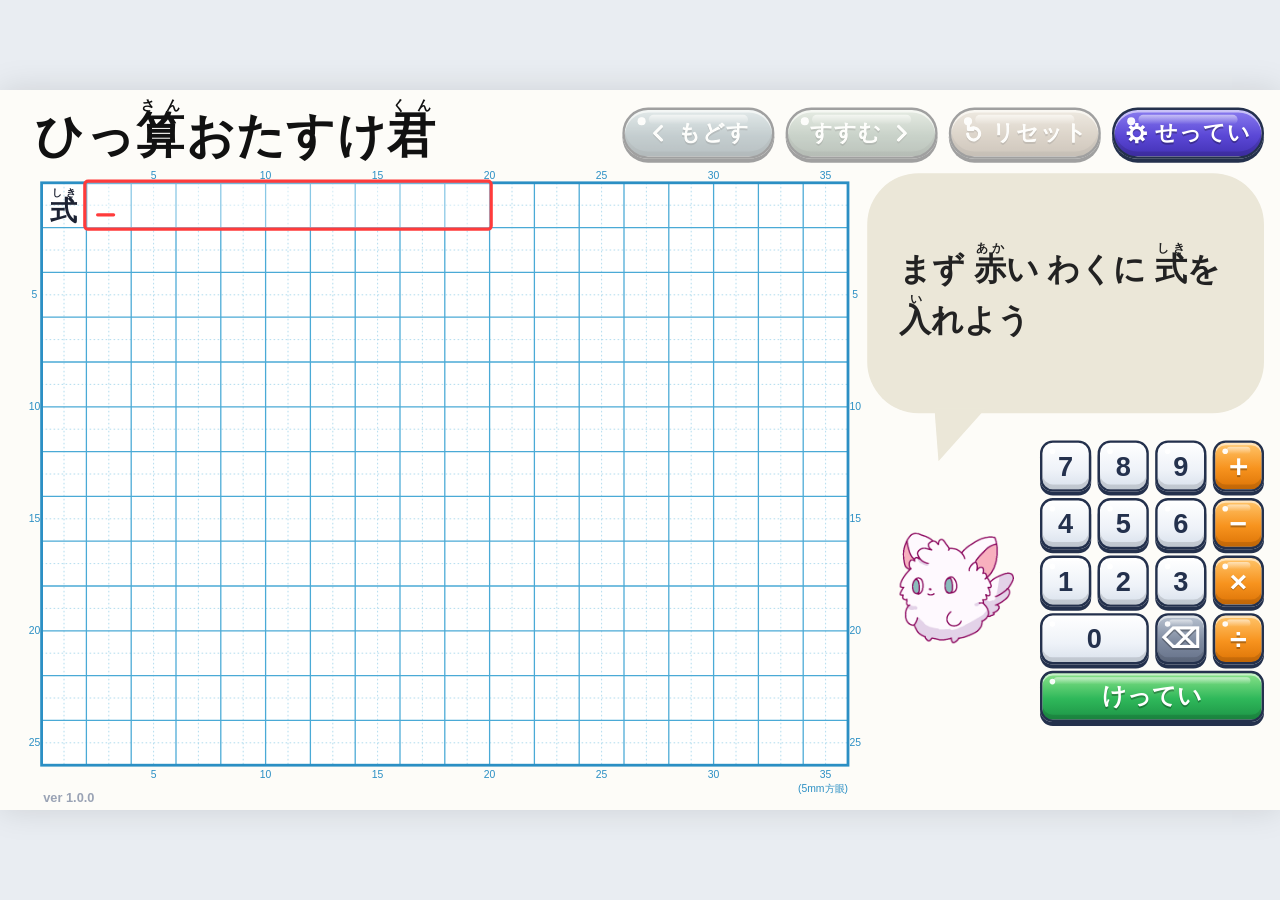
==== index.html @ d6c844ed "素材を追加・九九の表はアシストボタンで出す・GitHub版とCanva版のビルド Co-Authored-By: Claude Opus 5.5 <noreply@anthropic.com> Cla" ====
<!doctype html>
<html lang="ja">
<head>
<meta charset="utf-8">
<meta name="viewport" content="width=device-width,initial-scale=1">
<title>ひっ算おたすけ君</title>
<style>
:root{
  --f:"UD デジタル 教科書体 NK-R","UD デジタル 教科書体 N-R","UD Digi Kyokasho NK-R","UD Digi Kyokasho N-R","BIZ UDPGothic","Meiryo",sans-serif;
  --fb:"UD デジタル 教科書体 NK-B","UD デジタル 教科書体 N-B","UD Digi Kyokasho NK-B","UD Digi Kyokasho N-B","BIZ UDPGothic","Meiryo",sans-serif;
  --ink:#1c2233; --kid:#183a8c; --carry:#e8590c; --borrow:#1971c2;
  --grid:#3aa0d0; --gridL:#8ccbe8; --navy:#24314d; --cell:56px;
}
*{box-sizing:border-box;margin:0;padding:0}
html,body{width:100%;height:100%;overflow:hidden;background:#e9edf2;touch-action:manipulation;overscroll-behavior:none}
body{font-family:var(--f);color:var(--ink);user-select:none;-webkit-user-select:none}
button{font-family:var(--fb);cursor:pointer}
ruby rt{font-size:.36em;letter-spacing:0;font-weight:700}
#stage{position:absolute;left:50%;top:50%;width:1600px;height:900px;transform-origin:center;overflow:hidden;
  background:#fdfcf8;box-shadow:0 0 40px rgba(0,0,0,.12)}

/* ---- ヘッダー ---- */
#top{position:absolute;left:0;right:0;top:0;height:100px}
.ttl{position:absolute;left:44px;top:10px;font:700 60px/1.3 var(--fb);letter-spacing:2px;color:#111}
.ttl rt{font-size:.3em}
.hbtns{position:absolute;right:20px;top:22px;display:flex;gap:14px}
.hbtns .gb{width:190px}

/* ---- つやつやボタン（まなびバトル風） ---- */
.gb{position:relative;height:64px;border-radius:32px;border:3px solid var(--navy);color:#fff;font-size:28px;font-weight:700;
  display:flex;align-items:center;justify-content:center;gap:8px;letter-spacing:1px;
  text-shadow:0 2px 0 rgba(0,0,0,.28);box-shadow:0 5px 0 var(--navy),inset 0 3px 0 rgba(255,255,255,.55),inset 0 -6px 0 rgba(0,0,0,.12);
  transition:transform .07s,box-shadow .07s,filter .1s}
.gb::before{content:"";position:absolute;left:16px;top:9px;width:10px;height:10px;border-radius:50%;background:#fff;opacity:.95}
.gb::after{content:"";position:absolute;left:30px;right:30px;top:6px;height:12px;border-radius:8px;background:linear-gradient(rgba(255,255,255,.55),rgba(255,255,255,0))}
.gb:hover:not(:disabled){filter:brightness(1.08)}
.gb:active:not(:disabled){transform:translateY(4px);box-shadow:0 1px 0 var(--navy),inset 0 3px 0 rgba(255,255,255,.5)}
.gb:disabled{filter:grayscale(.85) brightness(1.05);opacity:.45;cursor:default}
.gb svg{width:30px;height:30px;fill:none;stroke:#fff;stroke-width:4;stroke-linecap:round;stroke-linejoin:round;filter:drop-shadow(0 2px 0 rgba(0,0,0,.25));flex:none}
.gb svg.gear circle{stroke-width:4}
.gb svg.gear path{stroke-width:4.5;stroke-linecap:butt}
.nb{white-space:nowrap}
.g-cyan{background:linear-gradient(180deg,#6fdcf7,#1aa6dc 55%,#0b86c0)}
.g-green{background:linear-gradient(180deg,#8be38a,#2fb85a 55%,#1d9446)}
.g-orange{background:linear-gradient(180deg,#ffc56b,#f7931e 55%,#dd7406)}
.g-navy{background:linear-gradient(180deg,#8a7cf0,#5b48d6 55%,#4331b5)}
.g-pink{background:linear-gradient(180deg,#ff9fc8,#ec5c9b 55%,#cf3f7f)}
.g-gray{background:linear-gradient(180deg,#b9c3d1,#7f8ba0 55%,#66728a)}
.g-pearl{background:linear-gradient(180deg,#ffffff,#eef2f8 60%,#d9e1ec);color:var(--navy);text-shadow:none}
.g-pearl::after{display:none}
.gb.sm{height:52px;font-size:24px;border-radius:26px;box-shadow:0 4px 0 var(--navy),inset 0 3px 0 rgba(255,255,255,.55)}
.gb.sm::before{left:13px;top:7px;width:8px;height:8px}

/* ---- ノート ---- */
#note{position:absolute;left:52px;top:116px;width:1008px;height:728px}
#note>*{position:absolute;left:0;top:0;width:1008px;height:728px}
#grid{overflow:visible}
#hlL,#markL,#boxL,#flyL{pointer-events:none}
#boxL{pointer-events:auto;width:0;height:0}
#shiki{width:56px!important;height:56px!important;display:flex;align-items:center;justify-content:center;font:700 34px var(--fb);padding-top:8px}
#shiki rt{font-size:.38em}
#lineL,#fxL{overflow:visible;pointer-events:none}

.mk{position:absolute;width:56px;height:56px;display:flex;align-items:center;justify-content:center;font-size:44px;line-height:1;color:var(--ink)}
.mk.f{font-size:38px}
.mk.u{color:var(--kid)}
.mk.o{font-size:42px}
.mk.s{width:28px;height:28px;font-size:23px;font-weight:700;letter-spacing:-1px}
.mk.cy{color:var(--carry)}
.mk.s.bw{color:var(--borrow)}
.mk.s.sm{font-size:19px;width:26px}
.mk.x::after{content:"";position:absolute;left:14px;right:14px;top:50%;height:3px;border-radius:2px;background:var(--borrow);transform:rotate(-58deg)}
.mk.g{opacity:0}
.mk.g.nw{animation:gone 2s ease forwards}
.mk.nw{animation:pop .5s cubic-bezier(.2,1.7,.45,1) both}
.mk.s.nw{animation:popS .6s cubic-bezier(.2,1.7,.45,1) both}
.mk.late{animation-delay:.55s}
.mk.x.nw::after{animation:slash .4s ease-out both}
@keyframes pop{0%{transform:scale(.2);opacity:0}100%{transform:scale(1);opacity:1}}
@keyframes popS{0%{transform:scale(.2);opacity:0;text-shadow:0 0 0 #fff}50%{transform:scale(1.7);opacity:1}100%{transform:scale(1)}}
@keyframes slash{0%{transform:rotate(-58deg) scaleX(0)}100%{transform:rotate(-58deg) scaleX(1)}}
@keyframes gone{0%{opacity:0;transform:scale(.3)}15%{opacity:1;transform:scale(1)}60%{opacity:1}100%{opacity:0;transform:translateY(-10px)}}

.hl{position:absolute;background:rgba(255,226,0,.55);border-radius:12px 6px 14px 8px;mix-blend-mode:multiply;animation:swipe .4s ease-out both}
.hl.s{background:rgba(255,200,0,.45)}
@keyframes swipe{0%{clip-path:inset(0 0 100% 0)}100%{clip-path:inset(0 0 0 0)}}

.box{position:absolute;border:4px solid #ff3b3b;border-radius:6px;background:rgba(255,255,255,.35);cursor:pointer;
  animation:glow 1.3s ease-in-out infinite}
.box.shake{animation:shake .45s, glow 1.3s ease-in-out .45s infinite}
@keyframes glow{0%,100%{box-shadow:0 0 0 2px rgba(255,59,59,.15),0 0 10px 2px rgba(255,59,59,.35)}50%{box-shadow:0 0 0 2px rgba(255,59,59,.35),0 0 22px 6px rgba(255,59,59,.55)}}
@keyframes shake{0%,100%{transform:translateX(0)}20%{transform:translateX(-9px)}40%{transform:translateX(9px)}60%{transform:translateX(-6px)}80%{transform:translateX(6px)}}
.bd{position:absolute;top:0;width:48px;height:48px;display:flex;align-items:center;justify-content:center;font-size:44px;color:var(--kid)}
.bd.f{font-size:38px;color:var(--ink)}
.caret{position:absolute;top:38px;width:24px;height:4px;background:#ff3b3b;border-radius:2px;animation:blink 1s steps(1) infinite}
@keyframes blink{50%{opacity:0}}
.fly{position:absolute;width:56px;height:56px;display:flex;align-items:center;justify-content:center;font:700 40px var(--f);color:var(--carry);
  transition:transform .55s cubic-bezier(.5,-0.2,.4,1.2),font-size .55s;z-index:5}
.fly.dn{color:var(--kid);font-size:44px}

/* ---- ふきだし ---- */
#bubble{position:absolute;left:1084px;top:104px;width:496px;height:300px;background:#ebe7d8;border-radius:64px}
#bubble::after{content:"";position:absolute;left:84px;bottom:-60px;width:64px;height:66px;background:#ebe7d8;clip-path:polygon(0 0,100% 0,8% 100%)}
#say{position:absolute;left:40px;right:34px;top:30px;bottom:30px;font:700 40px/1.6 var(--fb);color:#222;display:flex;flex-direction:column;justify-content:center;overflow:hidden;word-break:auto-phrase;line-break:strict}
#say.btns{bottom:94px}
#say .ng{color:#e03131}
#say .sub{font-size:.8em;color:#444}
#say .ok{color:#1d8f43}
#say .num{color:#d6336c}
#sayBtns{position:absolute;right:30px;bottom:26px;display:flex;gap:12px}
#sayBtns .gb{width:236px;white-space:nowrap;font-size:23px;letter-spacing:0}

/* ---- キャラ ---- */
#charaW{position:absolute;left:1086px;top:476px;width:220px;height:220px;animation:bob 2.6s ease-in-out infinite}
#chara{width:100%;height:100%;transform:scaleX(-1);display:block}
#charaW.hop{animation:hop .55s ease}
#charaW.shake{animation:nope .5s ease}
#charaW.jump{animation:jump 1.1s ease}
@keyframes bob{0%,100%{transform:translateY(0)}50%{transform:translateY(-8px)}}
@keyframes hop{0%,100%{transform:translateY(0)}40%{transform:translateY(-34px)}}
@keyframes nope{0%,100%{transform:rotate(0)}25%{transform:rotate(-8deg)}75%{transform:rotate(8deg)}}
@keyframes jump{0%,100%{transform:translateY(0) rotate(0)}25%{transform:translateY(-70px) rotate(-10deg)}50%{transform:translateY(0)}70%{transform:translateY(-36px) rotate(8deg)}}

/* ---- テンキー ---- */
#pad{position:absolute;left:1300px;top:438px;width:280px;height:352px;display:grid;grid-template-columns:repeat(4,64px);grid-auto-rows:64px;gap:8px}
#pad .gb{width:auto;height:64px;font-size:34px;border-radius:16px;letter-spacing:0}
#pad .gb::before{left:9px;top:7px;width:7px;height:7px}
#pad .gb::after{left:14px;right:14px;top:5px;height:9px}
#pad .w2{grid-column:span 2}
#pad .w4{grid-column:span 4;font-size:30px}
#pad .gb.op{font-size:38px}
#pad[hidden]{display:none}

#endCard{position:absolute;left:1300px;top:438px;width:280px;height:352px;background:#fff;border:4px solid var(--navy);border-radius:26px;
  box-shadow:0 6px 0 var(--navy);display:flex;flex-direction:column;align-items:stretch;justify-content:center;gap:22px;padding:22px 20px;animation:pop .5s cubic-bezier(.2,1.5,.45,1)}
#endCard[hidden]{display:none}
#endCard .etxt{font:700 30px/1.45 var(--fb);text-align:center}
#endCard .gb{font-size:26px}

/* ---- アシスト ---- */
#assist{position:absolute;left:52px;width:1008px;height:316px;background:#fffef9;border:4px solid var(--navy);border-radius:26px;
  box-shadow:0 8px 0 rgba(36,49,77,.9),0 18px 40px rgba(0,0,0,.25);z-index:20;animation:up .35s cubic-bezier(.2,1.3,.45,1)}
#assist[hidden]{display:none}
@keyframes up{0%{transform:translateY(40px);opacity:0}100%{transform:none;opacity:1}}
.ahead{position:absolute;left:0;right:0;top:0;height:70px;display:flex;align-items:center;gap:12px;padding:0 18px 0 26px;border-bottom:3px dashed #d6dbe4}
#aTitle{flex:1;font:700 30px var(--fb);color:var(--navy)}
#aTitle rt{font-size:.38em}
.ahead .gb{width:170px}
#aBody{position:absolute;left:0;right:0;top:72px;bottom:0}
#aBody svg{width:100%;height:100%}
.asv text{font-family:var(--fb);font-weight:700}
.st{opacity:0;animation:fin .5s ease-out forwards}
.dr{stroke-dasharray:300;stroke-dashoffset:300;animation:draw .6s ease-out forwards}
@keyframes fin{0%{opacity:0;transform:translateY(8px)}100%{opacity:1;transform:none}}
@keyframes draw{100%{stroke-dashoffset:0}}
.kuku{display:grid;grid-template-columns:repeat(3,1fr);gap:10px 18px;padding:16px 30px 0}
.kuku div{font:700 34px/58px var(--fb);text-align:center;border-radius:14px;background:#f1f4f9}
.kuku div.on{background:#ffe066;box-shadow:inset 0 0 0 3px #f59f00}
.knote{position:absolute;left:30px;right:30px;bottom:12px;font:700 24px var(--fb);color:#c2255c;text-align:center}
.kuku.n{padding-top:8px}
.kuku.n div{line-height:50px}

/* ---- モーダル ---- */
#modal{position:absolute;inset:0;background:rgba(20,30,50,.45);z-index:50;display:flex;align-items:center;justify-content:center}
#modal[hidden]{display:none}
.card{width:860px;background:#fff;border:4px solid var(--navy);border-radius:30px;box-shadow:0 8px 0 var(--navy);padding:34px 44px 38px;animation:pop .35s cubic-bezier(.2,1.4,.45,1)}
.card h2{font:700 40px var(--fb);text-align:center;margin-bottom:22px}
.card p{font:700 30px/1.6 var(--fb);text-align:center;margin-bottom:28px}
.card .row{display:flex;gap:20px;justify-content:center}
.card .row .gb{width:260px}
.opt{display:flex;align-items:center;gap:16px;margin:0 0 20px}
.opt .lbl{width:300px;font:700 28px var(--fb)}
.opt .seg{display:flex;gap:12px;flex:1}
.opt .seg .gb{flex:1;width:0;font-size:24px;height:60px}
.opt .seg .gb:not(.on){background:linear-gradient(180deg,#fff,#edf1f7 60%,#d9e1ec);color:var(--navy);text-shadow:none}
.opt .seg .gb:not(.on)::after{display:none}
.prev{display:inline-block;width:56px;height:56px;vertical-align:middle}
.credit{margin-top:6px;font:700 20px var(--fb);color:#6b7489;text-align:center}

/* ---- はなまる・紙ふぶき ---- */
.hana{fill:none;stroke:#e03131;stroke-width:5;stroke-linecap:round;stroke-linejoin:round}
#confL{position:absolute;inset:0;pointer-events:none;z-index:40;overflow:hidden}
.cf{position:absolute;top:-30px;width:16px;height:22px;border-radius:3px;animation:fall 2.2s ease-in forwards}
@keyframes fall{0%{transform:translateY(0) rotate(0)}100%{transform:translateY(1000px) rotate(720deg)}}
.ver{position:absolute;left:54px;bottom:6px;font:700 16px var(--fb);color:#9aa3b5}
</style>
</head>
<body>
<div id="stage">
  <header id="top">
    <h1 class="ttl">ひっ<ruby>算<rt>さん</rt></ruby>おたすけ<ruby>君<rt>くん</rt></ruby></h1>
    <div class="hbtns">
      <button class="gb g-cyan" id="bBack"><svg viewBox="0 0 32 32"><path d="M19 7 10 16l9 9" /></svg>もどす</button>
      <button class="gb g-green" id="bFwd">すすむ<svg viewBox="0 0 32 32"><path d="M13 7l9 9-9 9" /></svg></button>
      <button class="gb g-orange" id="bReset"><svg viewBox="0 0 32 32"><path d="M8 17a8 8 0 1 0 2.6-6" /><path d="M9 5v6h6" /></svg>リセット</button>
      <button class="gb g-navy" id="bSet"><svg viewBox="0 0 32 32" class="gear"><circle cx="16" cy="16" r="7.5" /><path d="M16 2.5v5M16 24.5v5M2.5 16h5M24.5 16h5M6.5 6.5l3.5 3.5M22 22l3.5 3.5M6.5 25.5 10 22M22 10l3.5-3.5" /></svg>せってい</button>
    </div>
  </header>

  <div id="note">
    <svg id="grid"></svg>
    <div id="shiki"><ruby>式<rt>しき</rt></ruby></div>
    <div id="hlL"></div>
    <svg id="lineL"></svg>
    <div id="markL"></div>
    <div id="boxL"></div>
    <div id="flyL"></div>
    <svg id="fxL"></svg>
  </div>

  <div id="bubble"><div id="say"></div><div id="sayBtns"></div></div>
  <div id="charaW"><img id="chara" src="[data-uri]" alt=""></div>
  <div id="pad"></div>
  <div id="endCard" hidden>
    <div class="etxt">つぎの <ruby>式<rt>しき</rt></ruby>を<br><ruby>入<rt>い</rt></ruby>れる？</div>
    <button class="gb g-green" id="bNew">あたらしい<ruby>式<rt>しき</rt></ruby></button>
    <button class="gb g-gray" id="bStay">このまま みる</button>
  </div>

  <div id="assist" hidden>
    <div class="ahead">
      <div id="aTitle"></div>
      <button class="gb g-cyan sm" id="aAgain">もういちど</button>
      <button class="gb g-gray sm" id="aClose">とじる</button>
    </div>
    <div id="aBody"></div>
  </div>

  <div id="modal" hidden><div class="card" id="mCard"></div></div>
  <div id="confL"></div>
</div>
<script>
// ===== ひっ算おたすけ君：筆算の手順づくり（画面にはさわらない） =====
// ノートは 18列 × 13行。0行目＝式。1マスに1文字。
// 印（マーク）: {id, r, c, t, k}  k: 'f'式の文字 / 'd'数字 / 'o'きごう / 's'小さい数字 / 'L'線 / 'br'わり算のカッコ
//   p: 小さい数字の場所（'b'マスの下より / 'tl'左上 / 'tr'右上）, cl: 色（'cy'くりあがり / 'bw'くりさがり）
//   x: ななめ線で消す, g: 書いたあと消える（いちばん左の0など）, u: 子どもが書いた数字, ans: こたえ
(function (G) {
  'use strict';
  const COLS = 18, ROWS = 13;
  const PL = [['一', 'いち'], ['十', 'じゅう'], ['百', 'ひゃく'], ['千', 'せん'], ['一万', 'いちまん'], ['十万', 'じゅうまん'], ['百万', 'ひゃくまん'], ['千万', 'せんまん']];
  const pl = k => `{${PL[k][0]}|${PL[k][1]}}の{位|くらい}`;
  const OPS = { '+': '＋', '-': '−', '*': '×', '/': '÷' };
  // [さいしょの数のけた, あとの数のけた]
  const LIM = { '+': [4, 4], '-': [4, 4], '*': [4, 3], '/': [4, 2] };

  const M = (id, r, c, t, k, o) => Object.assign({ id, r, c, t: String(t), k }, o || {});
  const LN = (id, r, c1, c2, o) => Object.assign({ id, r, c1, c2, k: 'L' }, o || {}); // r行の下の線
  const dig = (S, k) => (k < S.length ? +S[S.length - 1 - k] : null);
  function putNum(arr, pre, S, r, R, o) {
    for (let k = 0; k < S.length; k++) arr.push(M(pre + k, r, R - k, S[S.length - 1 - k], 'd', o));
  }

  // ---- 式を読む ----
  function parse(str) {
    const m = /^(\d*)([+\-*/]?)(\d*)$/.exec(str || '');
    if (!m || !m[1]) return { ok: false, msg: 'さいしょに {数|かず}を {入|い}れてね' };
    if (!m[2]) return { ok: false, msg: '＋ − × ÷ の どれかを {入|い}れてね' };
    if (!m[3]) return { ok: false, msg: 'きごうの あとにも {数|かず}を {入|い}れてね' };
    const a = +m[1], b = +m[3], op = m[2];
    if (op === '-' && a < b) return { ok: false, msg: 'ひかれる{数|かず}が {小|ちい}さいよ。{大|おお}きい{数|かず}から ひいてね' };
    if (op === '*' && (a === 0 || b === 0)) return { ok: false, msg: '0では ない{数|かず}で やってみよう' };
    if (op === '/' && b === 0) return { ok: false, msg: '0で わることは できないよ' };
    if (op === '/' && a < b) return { ok: false, msg: 'わられる{数|かず}を、わる{数|かず}より {大|おお}きくしてね' };
    return { ok: true, a, b, op };
  }

  // ---- たし算 ----
  function genAdd(a, b, S) {
    const A = '' + a, B = '' + b, L = Math.max(A.length, B.length), R = L + 2, opc = R - L, AR = 5;
    const base = [];
    putNum(base, 'a', A, 3, R); putNum(base, 'b', B, 4, R);
    base.push(M('op', 4, opc, '＋', 'o')); base.push(LN('ln', 4, opc, R));
    const cpos = k => (S.carry === 'down' ? { r: AR, c: R - k, p: 'tl' } : { r: 2, c: R - k, p: 'b' });
    const steps = []; let cin = 0;
    for (let k = 0; k < L; k++) {
      const col = R - k, da = dig(A, k), db = dig(B, k), c0 = cin, v = (da || 0) + (db || 0) + c0, last = k === L - 1;
      const hl = [];
      if (da != null) hl.push([3, col]);
      if (db != null) hl.push([4, col]);
      if (c0) { const p = cpos(k); hl.push([p.r, p.c]); }
      const nums = [da, db].filter(x => x != null);
      let say = k === 0 ? `${pl(0)}から たしていこう。` : `つぎは ${pl(k)}。`;
      if (c0) say += `${nums.join('と')}と、くりあがりの ${c0}を たそう`;
      else if (nums.length === 2) say += `${da}＋${db}を しよう`;
      else say += `${nums[0]}を そのまま {下|した}に おろそう`;
      const add = [];
      const st = { type: 'in', say, hl, box: { r: AR, c: col, w: 1 }, exp: v, max: 2, add };
      if (v >= 10 && !last) {
        add.push(M('ans' + k, AR, col, v % 10, 'd', { u: 1, ans: 1 }));
        const p = cpos(k + 1);
        add.push(M('c' + (k + 1), p.r, p.c, 1, 's', { p: p.p, cl: 'cy' }));
        st.fly = { to: [p.r, p.c], t: '1' };
        st.ok = `${v}だね！ ${v % 10}を かいて、1を ${pl(k + 1)}に くりあげるよ`;
        cin = 1;
      } else if (v >= 10) {
        add.push(M('ans' + k, AR, col, v % 10, 'd', { u: 1, ans: 1 }));
        add.push(M('ans' + (k + 1), AR, col - 1, 1, 'd', { u: 1, ans: 1 }));
        st.ok = `${v}！ さいごの {位|くらい}だから、そのまま かくよ`;
        cin = 0;
      } else {
        add.push(M('ans' + k, AR, col, v, 'd', { u: 1, ans: 1 }));
        cin = 0;
      }
      if (da != null && db != null && v >= 10) { st.assist = { type: 'add', x: da, y: db, c: c0 }; st.ask = true; }
      steps.push(st);
    }
    return { base, steps, ans: '' + (a + b) };
  }

  // ---- ひき算 ----
  function genSub(a, b, S) {
    const A = '' + a, B = '' + b, L = A.length, R = L + 2, opc = R - L, AR = 5;
    const RL = ('' + (a - b)).length;
    const base = [];
    putNum(base, 'a', A, 3, R); putNum(base, 'b', B, 4, R);
    base.push(M('op', 4, opc, '−', 'o')); base.push(LN('ln', 4, opc, R));
    const bpos = k => (S.borrow === 'side' ? { r: 3, c: R - k, p: 'tr' } : { r: 2, c: R - k, p: 'b' });
    const cur = []; for (let k = 0; k < L; k++) cur.push(dig(A, k));
    const lent = new Set();
    const steps = [];
    for (let k = 0; k < L; k++) {
      const col = R - k, db = dig(B, k), y = db || 0, orig = cur[k];
      const pre = [], preDel = [], hl = [[3, col]];
      if (db != null) hl.push([4, col]);
      let say = k === 0 ? `${pl(0)}から ひいていこう。` : `つぎは ${pl(k)}。`;
      let borrowed = false;
      if (cur[k] < y) {
        borrowed = true;
        if (k === 0) say = '';
        let j = k + 1; while (cur[j] === 0) j++;
        for (let m = j; m > k; m--) {
          cur[m] = m === j ? cur[m] - 1 : 9;
          lent.add(m);
          pre.push(M('a' + m, 3, R - m, A[L - 1 - m], 'd', { x: 1, cl: 'bw' }));
          const p = bpos(m);
          if (m === L - 1 && cur[m] === 0) preDel.push('bw' + m);
          else pre.push(M('bw' + m, p.r, p.c, cur[m], 's', { p: p.p, cl: 'bw' }));
          hl.push([p.r, p.c]);
        }
        cur[k] += 10;
        pre.push(M('a' + k, 3, col, A[L - 1 - k], 'd', { x: 1, cl: 'bw' }));
        const p = bpos(k);
        pre.push(M('bw' + k, p.r, p.c, cur[k], 's', { p: p.p, cl: 'bw' }));
        hl.push([p.r, p.c]);
        if (j === k + 1) say += `${orig}−${y}は できないね。${pl(k + 1)}から 1 かりて、${cur[k]}−${y}を しよう`;
        else say += `${orig}−${y}は できないね。${pl(k + 1)}が 0だから、${pl(j)}から かりてくるよ。${cur[k]}−${y}を しよう`;
      } else if (lent.has(k)) {
        const p = bpos(k); hl.push([p.r, p.c]);
      }
      const v = cur[k] - y, leading = k >= RL;
      const kashita = !borrowed && lent.has(k) ? `1 かしたから ${cur[k]}に なっているよ。` : '';
      const st = { type: 'in', hl, pre, preDel, box: { r: AR, c: col, w: 1 }, exp: v, max: 2, add: [] };
      if (borrowed) {
        if (db != null) { st.assist = { type: 'sub', t: cur[k], y }; st.ask = true; }
      } else if (db != null) {
        say += kashita + `${cur[k]}−${y}を しよう`;
      } else if (leading) {
        st.type = 'info';
        say += kashita + `0に なったから、なにも かかないよ`;
      } else {
        say += kashita + `ひく{数|かず}が ないから、${cur[k]}を そのまま おろそう`;
      }
      st.say = say;
      if (st.type === 'in') {
        if (leading) {
          st.add.push(M('ans' + k, AR, col, v, 'd', { u: 1, g: 1 }));
          st.ok = `0だね。でも いちばん {左|ひだり}の 0は かかないよ`;
        } else st.add.push(M('ans' + k, AR, col, v, 'd', { u: 1, ans: 1 }));
      } else { delete st.box; }
      steps.push(st);
    }
    return { base, steps, ans: '' + (a - b) };
  }

  // ---- かけ算 ----
  function genMul(a, b, S) {
    const A = '' + a, B = '' + b, la = A.length, lb = B.length, R = la + lb + 1, opc = R - Math.max(la, lb);
    const PR = '' + a * b, P = PR.length;
    const base = [];
    putNum(base, 'a', A, 3, R); putNum(base, 'b', B, 4, R);
    base.push(M('op', 4, opc, '×', 'o')); base.push(LN('ln', 4, opc, R));
    const J = []; for (let j = 0; j < lb; j++) if (dig(B, j) !== 0) J.push(j);
    const n = J.length, multi = n > 1, sumRow = 5 + n;
    if (multi) base.push(LN('ln2', 4 + n, Math.min(opc, R - P + 1), R));
    const steps = [];
    if (!multi && J[0] > 0) {
      for (let t = 0; t < J[0]; t++) {
        steps.push({
          type: 'in', say: `かける{数|かず}の ${pl(t)}が 0だから、こたえの ${pl(t)}に 0を かこう`,
          hl: [[4, R - t]], box: { r: 5, c: R - t, w: 1 }, exp: 0, max: 2,
          add: [M('z' + t, 5, R - t, 0, 'd', { u: 1, ans: 1 })],
        });
      }
    }
    let prevC = [];
    const colDigits = {};
    J.forEach((j, ri) => {
      const bj = dig(B, j), r = 5 + ri;
      const cpos = i => (S.carry === 'down' ? { r, c: R - i - j, p: 'tl' } : { r: 2, c: R - i, p: 'b' });
      let cin = 0; const cIds = [];
      for (let i = 0; i < la; i++) {
        const col = R - i - j, ai = dig(A, i), c0 = cin, v = ai * bj + c0, last = i === la - 1;
        let say = '';
        if (i === 0) {
          if (ri === 0) say = `かける{数|かず}の ${pl(j)}の ${bj}を かけていこう。`;
          else say = `つぎは かける{数|かず}の ${pl(j)}の ${bj}を かけるよ。こたえは ${pl(j)}から かこう。`;
        }
        say += `${ai}×${bj}` + (c0 ? `に、くりあがりの ${c0}を たそう` : `を しよう`);
        const hl = [[3, R - i], [4, R - j]];
        if (c0) { const p = cpos(i); hl.push([p.r, p.c]); }
        const add = [], o = { u: 1 }; if (!multi) o.ans = 1;
        const st = { type: 'in', say, hl, box: { r, c: col, w: 1 }, exp: v, max: 2, add,
          assist: { type: 'kuku', n: bj, k: ai, c: c0 } };
        if (i === 0 && prevC.length) st.preDel = prevC.slice();
        if (v >= 10 && !last) {
          add.push(M(`p${ri}_${i}`, r, col, v % 10, 'd', o));
          const p = cpos(i + 1), cv = Math.floor(v / 10), id = `m${ri}c${i + 1}`;
          add.push(M(id, p.r, p.c, cv, 's', { p: p.p, cl: 'cy' })); cIds.push(id);
          st.fly = { to: [p.r, p.c], t: '' + cv };
          st.ok = `${v}だね！ ${v % 10}を かいて、${cv}を くりあげるよ`;
          cin = cv;
        } else if (v >= 10) {
          add.push(M(`p${ri}_${i}`, r, col, v % 10, 'd', o));
          add.push(M(`p${ri}_${i}b`, r, col - 1, Math.floor(v / 10), 'd', o));
          st.ok = `${v}！ さいごだから、そのまま かくよ`;
          cin = 0;
        } else { add.push(M(`p${ri}_${i}`, r, col, v, 'd', o)); cin = 0; }
        steps.push(st);
      }
      prevC = cIds;
      const pp = '' + a * bj;
      for (let t = 0; t < pp.length; t++) (colDigits[R - j - t] = colDigits[R - j - t] || []).push([r, +pp[pp.length - 1 - t]]);
    });
    if (multi) {
      let cin = 0;
      for (let k = 0; k < P; k++) {
        const col = R - k, ds = colDigits[col] || [], c0 = cin, v = ds.reduce((s, d) => s + d[1], 0) + c0, last = k === P - 1;
        const hl = ds.map(d => [d[0], col]);
        if (c0) hl.push([sumRow, col]);
        let say = k === 0 ? `さいごに {下|した}の だんを たし{算|ざん}しよう。` : `つぎは ${pl(k)}。`;
        const cnt = ds.length + (c0 ? 1 : 0);
        if (cnt === 0) say += `なにも ないから 0を かこう`;
        else if (cnt === 1) say += `${ds.length ? ds[0][1] : c0}を そのまま おろそう`;
        else say += ds.map(d => d[1]).join('＋') + (c0 ? `、くりあがりの ${c0}も たそう` : `を しよう`);
        const add = [];
        const st = { type: 'in', say, hl, box: { r: sumRow, c: col, w: 1 }, exp: v, max: 2, add };
        if (v >= 10 && !last) {
          add.push(M('s' + k, sumRow, col, v % 10, 'd', { u: 1, ans: 1 }));
          const cv = Math.floor(v / 10);
          add.push(M('sc' + (k + 1), sumRow, col - 1, cv, 's', { p: 'tl', cl: 'cy' }));
          st.fly = { to: [sumRow, col - 1], t: '' + cv };
          st.ok = `${v}だね！ ${v % 10}を かいて、${cv}を くりあげるよ`;
          cin = cv;
        } else if (v >= 10) {
          add.push(M('s' + k, sumRow, col, v % 10, 'd', { u: 1, ans: 1 }));
          add.push(M('s' + k + 'b', sumRow, col - 1, Math.floor(v / 10), 'd', { u: 1, ans: 1 }));
          cin = 0;
        } else { add.push(M('s' + k, sumRow, col, v, 'd', { u: 1, ans: 1 })); cin = 0; }
        if (ds.length === 2 && v >= 10) { st.assist = { type: 'add', x: ds[0][1], y: ds[1][1], c: c0 }; st.ask = true; }
        steps.push(st);
      }
    }
    return { base, steps, ans: PR };
  }

  // ---- わり算 ----
  function genDiv(a, b, S) {
    const A = '' + a, B = '' + b, la = A.length, lb = B.length, D0 = lb + 2;
    const q = Math.floor(a / b), r = a % b;
    const base = [];
    putNum(base, 'dv', B, 3, lb + 1);
    for (let i = 0; i < la; i++) base.push(M('a' + i, 3, D0 + i, A[i], 'd'));
    base.push({ id: 'br', k: 'br', r: 3, c: D0 });
    base.push(LN('ov', 2, D0, D0 + la - 1));
    const dvCells = []; for (let c = 2; c <= lb + 1; c++) dvCells.push([3, c]);
    const steps = [];
    steps.push({ type: 'info', say: 'わり{算|ざん}は「たてる → かける → ひく → おろす」を くりかえすよ', hl: [] });
    let p = 0; while (+A.slice(0, p + 1) < b) p++;
    let cur = +A.slice(0, p + 1), curRow = 3, row = 4;
    const cells = (rr, right, len) => { const o = []; for (let t = 0; t < len; t++) o.push([rr, right - t]); return o; };
    if (p > 0) {
      steps.push({ type: 'info', say: `${A.slice(0, p)}の {中|なか}に ${b}は はいらないね。${cur}で かんがえよう`, hl: cells(3, D0 + p, p + 1) });
    }
    for (; p < la; p++) {
      const qq = Math.floor(cur / b), col = D0 + p, curLen = ('' + cur).length;
      const tq = {
        type: 'in', say: `たてる：${cur}÷${b}の こたえを、${A[p]}の {上|うえ}に たてよう`,
        hl: cells(curRow, col, curLen).concat(dvCells), box: { r: 2, c: col, w: 1 }, exp: qq, max: 1,
        add: [M('q' + p, 2, col, qq, 'd', { u: 1, ans: 1 })], assist: { type: 'kuku', n: b, k: qq, div: cur },
        wr: { div: true, cur, b },
      };
      steps.push(tq);
      if (qq === 0) {
        tq.ok = `${cur}は ${b}より {小|ちい}さいから 0を たてるよ`;
      } else {
        const prod = qq * b, pl2 = ('' + prod).length, rem = cur - prod;
        const left = Math.min(col - curLen + 1, col - pl2 + 1);
        const kAdd = []; putNum(kAdd, `k${p}_`, '' + prod, row, col, { u: 1 });
        kAdd.push(LN('kl' + p, row, left, col));
        steps.push({
          type: 'in', say: `かける：たてた ${qq}と、わる{数|かず}の ${b}を かけよう`,
          hl: [[2, col]].concat(dvCells), box: { r: row, c: col, w: pl2 }, exp: prod, max: pl2 + 1, add: kAdd,
          ok: `${qq}×${b}＝${prod}`, assist: { type: 'kuku', n: b, k: qq },
        });
        const more = p < la - 1;
        const hAdd = [];
        if (rem === 0 && more) hAdd.push(M(`h${p}_0`, row + 1, col, 0, 'd', { u: 1, g: 1 }));
        else putNum(hAdd, `h${p}_`, '' + rem, row + 1, col, { u: 1 });
        const hs = { type: 'in', say: `ひく：${cur}−${prod}を しよう`, hl: cells(curRow, col, curLen).concat(cells(row, col, pl2)),
          box: { r: row + 1, c: col, w: ('' + rem).length }, exp: rem, max: ('' + rem).length + 1, add: hAdd };
        if (rem === 0 && more) hs.ok = '0だね。0は かかないで、つぎへ すすむよ';
        steps.push(hs);
        cur = rem; curRow = row + 1; row += 2;
      }
      if (p < la - 1) {
        const d = +A[p + 1];
        const nc = cur * 10 + d;
        steps.push({
          type: 'in', say: `おろす：つぎの ${d}を {下|した}に おろそう`, hl: [[3, col + 1]],
          box: { r: curRow, c: col + 1, w: 1 }, exp: d, max: 1,
          add: [M(`o${p + 1}`, curRow, col + 1, d, 'd', cur === 0 && d === 0 ? { u: 1, g: 1 } : { u: 1 })], fly: { from: [3, col + 1], to: [curRow, col + 1], t: '' + d },
          ok: cur === 0 && d === 0 ? '0だけだから、0は かかないよ' : `${nc}に なったね`,
        });
        cur = nc;
      }
    }
    steps.push({ type: 'info', hl: cells(curRow, D0 + la - 1, ('' + cur).length),
      say: r > 0 ? `${b}より {小|ちい}さく なったから おわり。あまりは ${r}だよ` : 'あまりは 0。わりきれたね！' });
    return { base, steps, ans: '' + q, rem: r };
  }

  function build(prob, S) {
    S = S || {};
    const g = { '+': genAdd, '-': genSub, '*': genMul, '/': genDiv }[prob.op];
    const plan = g(prob.a, prob.b, S);
    const fs = `${prob.a}${OPS[prob.op]}${prob.b}`;
    plan.base.unshift(...[...fs].map((ch, i) => M('f' + i, 0, i + 1, ch, 'f')));
    let fa = '＝' + plan.ans; if (prob.op === '/' && plan.rem > 0) fa += 'あまり' + plan.rem;
    plan.fin = [...fa].map((ch, i) => M('fa' + i, 0, fs.length + 1 + i, ch, 'f', { fa: 1 }));
    plan.formula = fs;
    return plan;
  }

  const api = { COLS, ROWS, OPS, LIM, parse, build, PL };
  if (typeof module !== 'undefined') module.exports = api; else G.HISSAN = api;
})(typeof window !== 'undefined' ? window : globalThis);
</script>
<script>
// ===== ひっ算おたすけ君：画面 =====
(function () {
  'use strict';
  const H = window.HISSAN, C = 56, VER = '1.0.0';
  const $ = id => document.getElementById(id);
  const rb = s => String(s).replace(/(\d+(?:[＋−×÷＝]\d+)+)/g, '<span class="nb">$1</span>').replace(/\{([^|}]+)\|([^}]+)\}/g, '<ruby>$1<rt>$2</rt></ruby>');
  const pick = a => a[Math.floor(Math.random() * a.length)];

  // ---- 効果音（ファイルを差しかえるときは ここの名前を そのままに） ----
  const SE_SRC = { ok: '[data-uri]', ng: '[data-uri]', btn: '[data-uri]', pop: '[data-uri]',
    tap: '[data-uri]', cheer: '[data-uri]', clear: '[data-uri]' };
  const VOL = { ok: .6, ng: .55, btn: .5, pop: .55, tap: .45, cheer: .55, clear: .65 };
  const SE = {};
  for (const k in SE_SRC) { try { SE[k] = new Audio(SE_SRC[k]); SE[k].preload = 'auto'; } catch (e) { } }
  function se(k) {
    if (!S.sound || !SE[k]) return;
    try { const a = SE[k].cloneNode(); a.volume = VOL[k]; const p = a.play(); if (p) p.catch(() => { }); } catch (e) { }
  }

  // ---- せってい・じょうたい ----
  const S = { carry: 'up', borrow: 'up', sound: true };
  const st = { phase: 'formula', f: '', fmsg: null, prob: null, plan: null, idx: 0, inp: '', post: false, msg: null, timer: null };
  const cur = () => (st.plan && st.idx < st.plan.steps.length ? st.plan.steps[st.idx] : null);
  const SYM = { '+': '＋', '-': '−', '*': '×', '/': '÷' };
  const NAME = { '+': 'たし{算|ざん}', '-': 'ひき{算|ざん}', '*': 'かけ{算|ざん}', '/': 'わり{算|ざん}' };

  // ---- ステージを 画面に あわせる ----
  function fit() {
    const s = Math.min(window.innerWidth / 1600, window.innerHeight / 900);
    $('stage').style.transform = `translate(-50%,-50%) scale(${s})`;
  }
  window.addEventListener('resize', fit);

  // ---- 5mm方眼ノート ----
  function drawGrid() {
    const W = H.COLS * C, Hh = H.ROWS * C, h = C / 2;
    let s = `<rect x="0" y="0" width="${W}" height="${Hh}" fill="#fff"/>`;
    for (let x = h; x < W; x += C) s += `<line x1="${x}" y1="0" x2="${x}" y2="${Hh}" stroke="#9fd3ea" stroke-width="1" stroke-dasharray="2 3"/>`;
    for (let y = h; y < Hh; y += C) s += `<line x1="0" y1="${y}" x2="${W}" y2="${y}" stroke="#9fd3ea" stroke-width="1" stroke-dasharray="2 3"/>`;
    for (let x = C; x < W; x += C) s += `<line x1="${x}" y1="0" x2="${x}" y2="${Hh}" stroke="#4aaad6" stroke-width="1.6"/>`;
    for (let y = C; y < Hh; y += C) s += `<line x1="0" y1="${y}" x2="${W}" y2="${y}" stroke="#4aaad6" stroke-width="1.6"/>`;
    s += `<line x1="${C}" y1="0" x2="${C}" y2="${C}" stroke="#2b8fc4" stroke-width="2.4"/>`;
    s += `<rect x="0" y="0" width="${W}" height="${Hh}" fill="none" stroke="#2b8fc4" stroke-width="3.5"/>`;
    const t = (x, y, v, a) => `<text x="${x}" y="${y}" font-size="13" fill="#2b8fc4" text-anchor="${a || 'middle'}" font-family="sans-serif">${v}</text>`;
    for (let u = 5; u * h < W; u += 5) { s += t(u * h, -5, u); s += t(u * h, Hh + 16, u); }
    for (let u = 5; u * h < Hh; u += 5) { s += t(-9, u * h + 4, u); s += t(W + 9, u * h + 4, u); }
    s += t(W, Hh + 34, '(5mm方眼)', 'end');
    $('grid').innerHTML = s;
  }

  // ---- 印の じょうたいを つくる ----
  function ap(m, add, del) { (add || []).forEach(x => m.set(x.id, x)); (del || []).forEach(id => m.delete(id)); }
  function marksAt(idx, withPre) {
    const m = new Map(), P = st.plan, ss = P.steps;
    ap(m, P.base);
    for (let k = 0; k < idx && k < ss.length; k++) { ap(m, ss[k].pre, ss[k].preDel); ap(m, ss[k].add, ss[k].del); }
    if (withPre && idx < ss.length) ap(m, ss[idx].pre, ss[idx].preDel);
    if (idx >= ss.length) ap(m, P.fin);
    return m;
  }
  function formulaMarks() {
    const m = new Map();
    [...st.f].forEach((ch, i) => m.set('f' + i, { id: 'f' + i, r: 0, c: i + 1, t: SYM[ch] || ch, k: 'f' }));
    return m;
  }

  // ---- かく ----
  function render(o) {
    o = o || {};
    const nw = o.nw || new Set(), late = o.late || new Set();
    let marks;
    if (st.phase === 'formula') marks = formulaMarks();
    else marks = marksAt(st.idx, !st.post);
    // 数字
    let h = '', lines = '';
    for (const m of marks.values()) {
      if (m.k === 'L') {
        const y = (m.r + 1) * C, cls = nw.has(m.id) ? ' class="dr"' : '';
        lines += `<line${cls} x1="${m.c1 * C + 4}" y1="${y}" x2="${(m.c2 + 1) * C - 4}" y2="${y}" stroke="#1c2233" stroke-width="3.2" stroke-linecap="round"/>`;
        continue;
      }
      if (m.k === 'br') {
        const x = m.c * C, y = m.r * C;
        lines += `<path d="M${x - 2} ${y - 1} Q${x + 18} ${y + C / 2} ${x - 2} ${y + C + 1}" fill="none" stroke="#1c2233" stroke-width="3.2" stroke-linecap="round"/>`;
        continue;
      }
      let cls = 'mk ' + m.k, x = m.c * C, y = m.r * C;
      if (m.k === 's') {
        if (m.p === 'b') { x += 14; y += 27; } else if (m.p === 'tr') { x += 34; y -= 6; cls += ' sm'; } else { x += 1; y += 1; }
      }
      if (m.u) cls += ' u';
      if (m.cl) cls += ' ' + m.cl;
      if (m.x) cls += ' x';
      if (m.g) cls += ' g';
      if (nw.has(m.id)) cls += ' nw';
      if (late.has(m.id)) cls += ' late';
      h += `<div class="${cls}" style="left:${x}px;top:${y}px">${m.t}</div>`;
    }
    $('markL').innerHTML = h;
    $('lineL').innerHTML = lines;
    // 蛍光ペン
    let hh = '';
    const s = cur();
    if (st.phase === 'solve' && s && !st.post) {
      const cells = (s.hl || []).filter(([r, c]) => r > 0 && (r !== 2 || [...marks.values()].some(m => m.r === 2 && m.c === c) || st.prob.op === '/')).slice().sort((p, q) => p[1] - q[1] || p[0] - q[0]);
      const runs = [];
      cells.forEach(([r, c]) => {
        const last = runs[runs.length - 1];
        if (last && last.c === c && last.r2 === r - 1) last.r2 = r; else runs.push({ c, r1: r, r2: r });
      });
      runs.forEach((u, i) => {
        hh += `<div class="hl" style="left:${u.c * C + 5}px;top:${u.r1 * C + 3}px;width:${C - 10}px;height:${(u.r2 - u.r1 + 1) * C - 6}px;animation-delay:${i * 0.08}s"></div>`;
      });
    }
    $('hlL').innerHTML = hh;
    renderBox();
    renderSay();
    renderBtns();
  }

  function boxInfo() {
    if (st.phase === 'formula') return { r: 0, c: 9, w: 9, f: true };
    const s = cur();
    if (st.phase !== 'solve' || !s || st.post || s.type !== 'in') return null;
    return { r: s.box.r, c: s.box.c, w: Math.max(s.box.w, st.inp.length) };
  }
  function renderBox(shake) {
    const b = boxInfo(), L = $('boxL');
    if (!b) { L.innerHTML = ''; return; }
    const left = (b.c - b.w + 1) * C, top = b.r * C;
    let inner = '';
    if (b.f) {
      [...st.f].forEach((ch, i) => { inner += `<div class="bd f" style="left:${i * C}px">${SYM[ch] || ch}</div>`; });
      if (st.f.length < 9) inner += `<div class="caret" style="left:${st.f.length * C + 12}px"></div>`;
    } else {
      const t = st.inp;
      [...t].forEach((ch, i) => { inner += `<div class="bd" style="left:${(b.w - t.length + i) * C}px">${ch}</div>`; });
      if (!t) inner += `<div class="caret" style="left:${(b.w - 1) * C + 12}px"></div>`;
    }
    L.innerHTML = `<div class="box${shake ? ' shake' : ''}" id="theBox" style="left:${left - 4}px;top:${top - 4}px;width:${b.w * C + 8}px;height:${C + 8}px">${inner}</div>`;
    // 中の数字は ノートのマスに ぴったり
    L.querySelectorAll('.bd').forEach(d => { d.style.top = '0px'; });
  }

  // ---- ふきだし ----
  function renderSay() {
    const el = $('say'), bt = $('sayBtns');
    let html = '', btns = '';
    const s = cur();
    if (st.phase === 'formula') {
      html = st.fmsg ? `<div class="ng">${rb(st.fmsg)}</div>` : rb('まず {赤|あか}い わくに {式|しき}を {入|い}れよう');
      if (!st.fmsg && st.f) html = rb('{入|い}れたら<br>「けってい」を おそう');
    } else if (st.phase === 'done') {
      html = `<div class="ok">${st.msg || ''}</div>`;
    } else if (st.post) {
      html = `<div class="ok">${rb(st.msg || 'せいかい！')}</div>`;
    } else if (s) {
      html = st.msg ? `<div class="ng">${rb(st.msg)}</div><div class="sub">${rb(s.say)}</div>` : rb(s.say);
      if (s.type === 'info') btns += `<button class="gb g-green sm" data-act="next">つぎへ<svg viewBox="0 0 32 32"><path d="M13 7l9 9-9 9"/></svg></button>`;
      else if (s.assist && (s.ask || st.msg)) btns += `<button class="gb g-pink sm" data-act="assist">アシストを みる？</button>`;
    }
    bt.innerHTML = btns;
    el.classList.toggle('btns', !!btns);
    el.innerHTML = `<div>${html}</div>`;
    // はみ出さないように 文字を 小さく
    let fs = 40; el.style.fontSize = fs + 'px';
    while ((el.scrollHeight > el.clientHeight + 1) && fs > 20) { fs -= 2; el.style.fontSize = fs + 'px'; }
  }
  $('sayBtns').addEventListener('click', e => {
    const b = e.target.closest('button'); if (!b) return;
    if (b.dataset.act === 'next') { nextInfo(); }
    if (b.dataset.act === 'assist') { const s = cur(); if (s && s.assist) openAssist(s.assist); }
  });

  function renderBtns() {
    $('bBack').disabled = st.phase === 'formula';
    $('bFwd').disabled = st.phase === 'done' || (st.phase === 'formula' && !st.f);
    $('bReset').disabled = st.phase === 'formula' && !st.f;
    const s = cur();
    const opOn = st.phase === 'formula';
    const numOn = st.phase === 'formula' || (st.phase === 'solve' && !st.post && s && s.type === 'in');
    document.querySelectorAll('#pad .gb').forEach(b => {
      const k = b.dataset.k;
      if ('+-*/'.includes(k)) b.disabled = !opOn;
      else if (k === 'OK') b.disabled = !(opOn || (st.phase === 'solve' && !st.post && s));
      else b.disabled = !numOn;
    });
  }

  // ---- テンキー ----
  function buildPad() {
    const K = [['7'], ['8'], ['9'], ['+', '＋', 'op g-orange'], ['4'], ['5'], ['6'], ['-', '−', 'op g-orange'],
      ['1'], ['2'], ['3'], ['*', '×', 'op g-orange'], ['0', '0', 'w2'], ['BS', '⌫', 'g-gray'], ['/', '÷', 'op g-orange'], ['OK', 'けってい', 'w4 g-green']];
    $('pad').innerHTML = K.map(([k, t, c]) => `<button class="gb ${c && c.includes('g-') ? '' : 'g-pearl'} ${c || ''}" data-k="${k}">${t || k}</button>`).join('');
    $('pad').addEventListener('click', e => { const b = e.target.closest('button'); if (b && !b.disabled) key(b.dataset.k, true); });
  }

  // ---- 入力 ----
  function key(k, fromPad) {
    if (!$('modal').hidden) return;
    if (st.phase === 'formula') {
      if (/^\d$/.test(k) || '+-*/'.includes(k)) addF(k);
      else if (k === 'BS') { st.f = st.f.slice(0, -1); st.fmsg = null; se('tap'); render(); }
      else if (k === 'OK') confirmFormula();
      return;
    }
    if (st.phase !== 'solve' || st.post) return;
    const s = cur(); if (!s) return;
    if (s.type === 'info') { if (k === 'OK') nextInfo(); return; }
    if (/^\d$/.test(k)) {
      if (st.inp.length >= s.max) { renderBox(true); return; }
      st.inp += k; se('tap'); renderBox();
    } else if (k === 'BS') { st.inp = st.inp.slice(0, -1); se('tap'); renderBox(); }
    else if (k === 'OK') check();
  }
  function addF(k) {
    const m = /^(\d*)([+\-*/]?)(\d*)$/.exec(st.f);
    let [, a, op, b] = m;
    st.fmsg = null;
    if ('+-*/'.includes(k)) {
      if (!a) { st.fmsg = 'さきに {数|かず}を {入|い}れてね'; return fail(); }
      if (op && b) { st.fmsg = 'きごうは 1つだけだよ'; return fail(); }
      op = k;
    } else if (!op) {
      if (a.length >= 4) { st.fmsg = '{数|かず}は 4けたまでだよ'; return fail(); }
      a = a === '0' ? k : a + k;
    } else {
      const lim = H.LIM[op][1];
      if (b.length >= lim) { st.fmsg = `${NAME[op]}の うしろの {数|かず}は ${lim}けたまでだよ`; return fail(); }
      b = b === '0' ? k : b + k;
    }
    st.f = a + op + b; se('tap'); render();
  }
  function fail() { se('ng'); render(); renderBox(true); shakeChara(); }

  function confirmFormula() {
    const p = H.parse(st.f);
    if (!p.ok) { st.fmsg = p.msg; return fail(); }
    st.prob = p; st.plan = H.build(p, S); st.phase = 'solve'; st.idx = 0; st.inp = ''; st.msg = null; st.post = false; st.fmsg = null;
    st.f = '';
    se('pop');
    const nw = new Set(st.plan.base.filter(m => m.r > 0).map(m => m.id));
    ap2(nw, cur());
    render({ nw });
  }
  function ap2(set, s) { if (s) (s.pre || []).forEach(m => set.add(m.id)); }

  function check() {
    const s = cur();
    if (!s || s.type !== 'in' || st.post || st.inp === '') { if (s && st.inp === '') renderBox(true); return; }
    if (+st.inp === s.exp) correct(s, false); else wrong(s, +st.inp);
  }
  function correct(s, revealed) {
    se('ok'); hopChara(); closeAssist();
    const typed = st.inp || String(s.exp);
    const box = boxInfo();
    st.post = true;
    st.msg = revealed ? `こたえは ${s.exp}だよ` : (s.ok || pick(['せいかい！', 'いいね！', 'そのとおり！', 'ばっちり！']));
    st.idx++; st.inp = '';
    const nw = new Set((s.add || []).map(m => m.id)), late = new Set();
    if (s.fly) { (s.add || []).forEach(m => { if (m.r === s.fly.to[0] && m.c === s.fly.to[1] && (m.k === 's' || s.fly.from)) late.add(m.id); }); }
    render({ nw, late });
    if (s.fly) {
      const from = s.fly.from || [box.r, box.c - 1];
      const tgt = (s.add || []).find(m => late.has(m.id));
      fly(from, s.fly.to, s.fly.t, tgt && tgt.k === 's' ? tgt.p : null, !!s.fly.from);
    }
    const wait = s.fly ? 1900 : (s.ok || revealed ? 1500 : 850);
    st.timer = setTimeout(afterCorrect, wait);
  }
  function afterCorrect() {
    clearTimeout(st.timer); st.timer = null;
    if (!st.post) return;
    st.post = false; st.msg = null;
    if (st.idx >= st.plan.steps.length) return finish();
    const nw = new Set(); ap2(nw, cur());
    render({ nw });
  }
  function wrong(s, v) {
    se('ng'); shakeChara();
    let m = 'もういちど {考|かんが}えて みよう';
    if (s.wr) {
      const { cur: c, b } = s.wr;
      if (v * b > c) m = `${v}×${b}＝${v * b}で、${c}より {大|おお}きいよ`;
      else if (c - v * b >= b) m = `${c}の {中|なか}に ${b}が まだ はいるよ`;
    }
    st.msg = m; st.inp = '';
    render(); renderBox(true);
    // 九九の表は アシストボタンを おしたときだけ（さくらんぼ計算は 自動で 出す）
    if (s.assist && s.assist.type !== 'kuku') setTimeout(() => { if (cur() === s && !st.post) openAssist(s.assist); }, 450);
  }
  function nextInfo() {
    const s = cur(); if (!s || s.type !== 'info') return;
    se('btn'); st.idx++; st.msg = null;
    if (st.idx >= st.plan.steps.length) return finish();
    const nw = new Set(); ap2(nw, cur());
    render({ nw });
  }
  function finish() {
    st.phase = 'done'; st.post = false; st.idx = st.plan.steps.length;
    st.msg = pick(['せいかい！<br>よく できたね！', 'やったね！<br>ばっちりだよ！', 'すごい！<br>さいごまで できたね！']);
    se('clear'); setTimeout(() => se('cheer'), 500);
    render({ nw: new Set(st.plan.fin.map(m => m.id)) });
    hanamaru(); confetti(); jumpChara();
    st.timer = setTimeout(() => { $('endCard').hidden = false; $('pad').hidden = true; }, 1600);
  }

  // ---- ボタン ----
  function back() {
    se('btn'); clearTimeout(st.timer); st.timer = null; closeAssist(); hideEnd(); $('fxL').innerHTML = ''; $('flyL').innerHTML = '';
    if (st.phase === 'formula') return;
    if (st.phase === 'done') { st.phase = 'solve'; st.idx = st.plan.steps.length - 1; }
    else if (st.post) { st.post = false; st.idx--; }
    else if (st.idx === 0) { st.phase = 'formula'; st.f = st.plan.formula.replace(/[＋−×÷]/g, c => ({ '＋': '+', '−': '-', '×': '*', '÷': '/' })[c]); st.plan = null; }
    else st.idx--;
    st.inp = ''; st.msg = null; render();
  }
  function fwd() {
    if (st.phase === 'formula') return confirmFormula();
    if (st.phase !== 'solve') return;
    if (st.post) return afterCorrect();
    const s = cur(); if (!s) return;
    if (s.type === 'info') return nextInfo();
    st.inp = String(s.exp); correct(s, true);
  }
  function resetAll() {
    clearTimeout(st.timer); st.timer = null; closeAssist(); hideEnd(); $('fxL').innerHTML = ''; $('flyL').innerHTML = '';
    Object.assign(st, { phase: 'formula', f: '', fmsg: null, prob: null, plan: null, idx: 0, inp: '', post: false, msg: null });
    render();
  }
  function hideEnd() { $('endCard').hidden = true; $('pad').hidden = false; }

  $('bBack').onclick = back;
  $('bFwd').onclick = () => { se('btn'); fwd(); };
  $('bReset').onclick = () => {
    se('pop');
    modal(`<h2>リセットする？</h2><p>いまの けいさんは きえるよ</p>
      <div class="row"><button class="gb g-orange" data-m="yes">リセットする</button><button class="gb g-gray" data-m="no">やめる</button></div>`,
      a => { if (a === 'yes') resetAll(); });
  };
  $('bSet').onclick = () => { se('pop'); openSettings(); };
  $('bNew').onclick = () => { se('btn'); resetAll(); };
  $('bStay').onclick = () => { se('btn'); hideEnd(); };
  $('boxL').addEventListener('click', e => { if (e.target.closest('.box')) { se('tap'); renderBox(); } });

  // ---- モーダル ----
  let mCb = null;
  function modal(html, cb) { $('mCard').innerHTML = html; $('modal').hidden = false; mCb = cb; }
  function closeModal() { $('modal').hidden = true; mCb = null; }
  $('modal').addEventListener('click', e => {
    const b = e.target.closest('button');
    if (!b) { if (e.target.id === 'modal') { se('btn'); closeModal(); } return; }
    if (b.dataset.m) { se('btn'); const cb = mCb; closeModal(); if (cb) cb(b.dataset.m); }
    if (b.dataset.o) {
      se('tap'); const [k, v] = b.dataset.o.split(':'); S[k] = v === 'true' ? true : v === 'false' ? false : v;
      if (st.plan) { st.plan = H.build(st.prob, S); if (st.phase === 'done') render({}); else render(); }
      openSettings();
    }
  });
  function openSettings() {
    const seg = (k, opts) => `<div class="seg">${opts.map(([v, t]) => `<button class="gb g-cyan ${String(S[k]) === String(v) ? 'on' : ''}" data-o="${k}:${v}">${t}</button>`).join('')}</div>`;
    modal(`<h2>せってい</h2>
      <div class="opt"><div class="lbl">くりあがりを かく<ruby>場所<rt>ばしょ</rt></ruby></div>${seg('carry', [['up', 'うえの だん'], ['down', 'こたえの マス']])}</div>
      <div class="opt"><div class="lbl">くりさがりを かく<ruby>場所<rt>ばしょ</rt></ruby></div>${seg('borrow', [['up', 'うえの だん'], ['side', '数の みぎうえ']])}</div>
      <div class="opt"><div class="lbl">こうかおん</div>${seg('sound', [[true, 'あり'], [false, 'なし']])}</div>
      <div class="row" style="margin-top:28px"><button class="gb g-green" data-m="close">とじる</button></div>
      <div class="credit">ひっ算おたすけ君 ver ${VER}　つくった人：のち（まなび堂）</div>`, null);
  }

  // ---- アシスト ----
  let lastAssist = null;
  function openAssist(a) {
    lastAssist = a; se('pop');
    const b = boxInfo(), el = $('assist');
    el.style.top = (b && b.r >= 6 ? 120 : 524) + 'px';
    const r = assistView(a);
    $('aTitle').innerHTML = rb(r.title);
    $('aBody').innerHTML = r.body;
    $('aAgain').style.display = r.anim ? '' : 'none';
    el.hidden = false;
    el.style.animation = 'none'; void el.offsetWidth; el.style.animation = '';
  }
  function closeAssist() { $('assist').hidden = true; }
  $('aClose').onclick = () => { se('btn'); closeAssist(); };
  $('aAgain').onclick = () => { if (lastAssist) openAssist(lastAssist); };

  function assistView(a) {
    if (a.type === 'kuku') return kukuView(a);
    const T = (x, y, s, o) => `<text x="${x}" y="${y}" font-size="${(o && o.fs) || 40}" text-anchor="${(o && o.a) || 'start'}" fill="${(o && o.c) || '#1c2233'}">${s}</text>`;
    const g = (d, inner) => `<g class="st" style="animation-delay:${d}s">${inner}</g>`;
    const R = '#e03131', GR = '#2b8a3e';
    const circ = (cx, cy, v, col, d) => g(d, `<circle cx="${cx}" cy="${cy}" r="36" fill="${col === GR ? '#d3f9d8' : '#ffe3e3'}" stroke="${col}" stroke-width="4"/>` + T(cx, cy + 14, v, { a: 'middle', c: col, fs: 40 }));
    const line = (x1, y1, x2, y2, col, d) => `<line class="dr" style="animation-delay:${d}s" x1="${x1}" y1="${y1}" x2="${x2}" y2="${y2}" stroke="${col}" stroke-width="5" stroke-linecap="round"/>`;
    const tx = 470, ly = [56, 108, 160, 210];
    let s = '';
    if (a.type === 'add') {
      const { x, y, c } = a;
      if (x + y < 10) {
        s += T(60, 100, `${x}＋${y}＋${c}`, { fs: 72 });
        s += g(.3, T(tx, ly[0], `${x}＋${y}＝${x + y}`)) + g(1.3, T(tx, ly[1], `${x + y}＋${c}＝<tspan fill="${GR}">${x + y + c}</tspan>`));
        return { title: 'たし{算|ざん}の アシスト', body: svg(s), anim: true };
      }
      const right = y <= x, big = right ? x : y, small = right ? y : x, need = 10 - big, rest = small - need;
      const X = [90, 190, 290], sx = right ? X[2] : X[0];
      s += T(X[0], 98, x, { fs: 76, a: 'middle', c: right ? '#1c2233' : '#1c2233' }) + T(X[1], 98, '＋', { fs: 70, a: 'middle' }) + T(X[2], 98, y, { fs: 76, a: 'middle' });
      const cN = right ? sx - 54 : sx + 54, cR = right ? sx + 54 : sx - 54;
      s += line(sx, 110, cN, 162, '#2f9e44', .3) + line(sx, 110, cR, 162, '#2f9e44', .3);
      s += circ(cN, 190, need, R, .7) + circ(cR, 190, rest, R, .7);
      const bx = right ? X[0] : X[2];
      s += g(1.8, `<ellipse cx="${bx}" cy="72" rx="44" ry="46" fill="none" stroke="${GR}" stroke-width="4"/>`) + circ(cN, 190, need, GR, 1.8);
      s += g(.7, T(tx, ly[0], `${small}を <tspan fill="${R}">${need}</tspan>と <tspan fill="${R}">${rest}</tspan>に わける`));
      s += g(1.8, T(tx, ly[1], `${big}＋<tspan fill="${GR}">${need}</tspan>＝<tspan fill="${GR}">10</tspan>`));
      s += g(2.9, T(tx, ly[2], `<tspan fill="${GR}">10</tspan>＋<tspan fill="${R}">${rest}</tspan>＝${10 + rest}`));
      if (c) s += g(3.9, T(tx, ly[3], `くりあがりの ${c}も わすれずに！`, { c: '#e8590c', fs: 34 }));
      return { title: 'さくらんぼ けいさん（10を つくろう）', body: svg(s), anim: true };
    }
    // ひき算（10から ひく）
    const { t, y } = a, u = t - 10, w = 10 - y;
    s += T(110, 98, t, { fs: 76, a: 'middle' }) + T(230, 98, '−', { fs: 70, a: 'middle' }) + T(320, 98, y, { fs: 76, a: 'middle' });
    s += line(110, 110, 60, 162, R, .3) + line(110, 110, 160, 162, R, .3);
    s += circ(60, 190, 10, R, .7) + circ(160, 190, u, R, .7);
    s += `<defs><marker id="ah" viewBox="0 0 10 10" refX="7" refY="5" markerWidth="5" markerHeight="5" orient="auto"><path d="M0 0L10 5L0 10z" fill="#1c2233"/></marker></defs>`;
    s += `<path class="dr" style="animation-delay:1.8s" d="M318 112 Q300 190 104 186" fill="none" stroke="#1c2233" stroke-width="5" marker-end="url(#ah)"/>`;
    s += g(.7, T(tx, ly[0], `${t}を <tspan fill="${R}">10</tspan>と <tspan fill="${R}">${u}</tspan>に わける`));
    s += g(1.8, T(tx, ly[1], `<tspan fill="${R}">10</tspan>−${y}＝<tspan fill="${R}">${w}</tspan>`));
    s += g(2.9, T(tx, ly[2], `<tspan fill="${R}">${w}</tspan>＋<tspan fill="${R}">${u}</tspan>＝${t - y}`));
    return { title: 'さくらんぼ けいさん（10から ひこう）', body: svg(s), anim: true };
  }
  const svg = s => `<svg class="asv" viewBox="0 0 1000 236">${s}</svg>`;
  function kukuView(a) {
    const n = a.n;
    let h = `<div class="kuku${a.c || a.div != null ? ' n' : ''}">`;
    for (let i = 1; i <= 9; i++) h += `<div class="${i === a.k && a.div == null ? 'on' : ''}">${n}×${i}＝${n * i}</div>`;
    h += '</div>';
    let note = '';
    if (a.div != null) note = `${n}×□が ${a.div}を こえない、いちばん {大|おお}きい □を さがそう`;
    else if (a.k === 0) note = '0に なにを かけても 0だよ';
    else if (a.c) note = (a.k !== n && n <= 9 ? `${a.k}×${n}は ${n}×${a.k}と おなじ。` : '') + `そこに くりあがりの ${a.c}を たそう`;
    else if (a.k !== n && a.k != null && n <= 9) note = `${a.k}×${n}は ${n}×${a.k}と おなじ こたえだよ`;
    if (note) h += `<div class="knote">${rb(note)}</div>`;
    return { title: n <= 9 ? `${n}の だん（{九九|くく}）` : `${n}の だん（かけ{算|ざん}の ひょう）`, body: h, anim: false };
  }

  // ---- うごき ----
  function fly(from, to, t, p, down) {
    const el = document.createElement('div');
    el.className = 'fly' + (down ? ' dn' : '');
    el.textContent = t;
    el.style.left = from[1] * C + 'px'; el.style.top = from[0] * C + 'px';
    $('flyL').appendChild(el);
    let dx = (to[1] - from[1]) * C, dy = (to[0] - from[0]) * C, sc = 1;
    if (p) { sc = .55; if (p === 'b') { dy += 14; } else if (p === 'tr') { dx += 15; dy -= 13; } else { dx -= 13; dy -= 13; } }
    requestAnimationFrame(() => requestAnimationFrame(() => { el.style.transform = `translate(${dx}px,${dy}px) scale(${sc})`; }));
    setTimeout(() => el.remove(), 700);
  }
  function anim(cls, ms) {
    const el = $('charaW'); el.classList.remove('hop', 'shake', 'jump'); void el.offsetWidth; el.classList.add(cls);
    clearTimeout(el._t); el._t = setTimeout(() => el.classList.remove(cls), ms);
  }
  const hopChara = () => anim('hop', 600), shakeChara = () => anim('shake', 550), jumpChara = () => anim('jump', 1200);

  function hanamaru() {
    const m = [...marksAt(st.idx, false).values()].filter(x => x.ans && !x.g);
    if (!m.length) return;
    const c1 = Math.min(...m.map(x => x.c)), c2 = Math.max(...m.map(x => x.c)), r = m[0].r;
    const cx = (c1 + c2 + 1) / 2 * C, cy = (r + .5) * C;
    const rx = (c2 - c1 + 1) * C / 2 + 18, ry = C / 2 + 8;
    // うずまき＋花びら
    let d = '', N = 220;
    for (let i = 0; i <= N; i++) {
      const tt = i / N, a = -Math.PI / 2 + tt * Math.PI * 2 * 2.15, k = .55 + .45 * tt;
      d += (i ? 'L' : 'M') + (cx + Math.cos(a) * rx * k).toFixed(1) + ' ' + (cy + Math.sin(a) * ry * k).toFixed(1);
    }
    let f = '', P = 12, M2 = 360;
    for (let i = 0; i <= M2; i++) {
      const a = -Math.PI / 2 + i / M2 * Math.PI * 2, bump = Math.abs(Math.sin(a * P / 2));
      const kx = rx + 8 + 14 * bump, ky = ry + 6 + 12 * bump;
      f += (i ? 'L' : 'M') + (cx + Math.cos(a) * kx).toFixed(1) + ' ' + (cy + Math.sin(a) * ky).toFixed(1);
    }
    $('fxL').innerHTML = `<path class="hana" id="h1" d="${d}"/><path class="hana" id="h2" d="${f}"/>`;
    [['h1', 0, .9], ['h2', .8, 1.1]].forEach(([id, dl, du]) => {
      const p = $(id), L = p.getTotalLength();
      p.style.strokeDasharray = L; p.style.strokeDashoffset = L;
      p.style.transition = `stroke-dashoffset ${du}s ease-in-out ${dl}s`;
      requestAnimationFrame(() => requestAnimationFrame(() => { p.style.strokeDashoffset = 0; }));
    });
  }
  function confetti() {
    const L = $('confL'), cols = ['#ff6b6b', '#ffd43b', '#69db7c', '#4dabf7', '#da77f2', '#ff922b'];
    for (let i = 0; i < 46; i++) {
      const d = document.createElement('div');
      d.className = 'cf';
      d.style.left = Math.random() * 1600 + 'px';
      d.style.background = pick(cols);
      d.style.animationDelay = Math.random() * .7 + 's';
      d.style.animationDuration = 1.6 + Math.random() * 1.2 + 's';
      L.appendChild(d);
      setTimeout(() => d.remove(), 3600);
    }
  }

  // ---- キーボード ----
  document.addEventListener('keydown', e => {
    if (!$('modal').hidden) { if (e.key === 'Escape') closeModal(); return; }
    if (e.key === 'Escape') { closeAssist(); return; }
    let k = null;
    if (/^[0-9]$/.test(e.key)) k = e.key;
    else if (e.key === '+') k = '+';
    else if (e.key === '-') k = '-';
    else if (e.key === '*' || e.key === 'x' || e.key === 'X') k = '*';
    else if (e.key === '/') k = '/';
    else if (e.key === 'Backspace' || e.key === 'Delete') k = 'BS';
    else if (e.key === 'Enter' || e.key === '=') k = 'OK';
    if (k) { e.preventDefault(); key(k); }
  });

  // ---- はじめ ----
  window.__hissan = { st, S, key, fwd, back, cur };
  drawGrid(); buildPad(); fit(); render();
  const v = document.createElement('div'); v.className = 'ver'; v.textContent = 'ver ' + VER; $('stage').appendChild(v);
})();
</script>
</body>
</html>
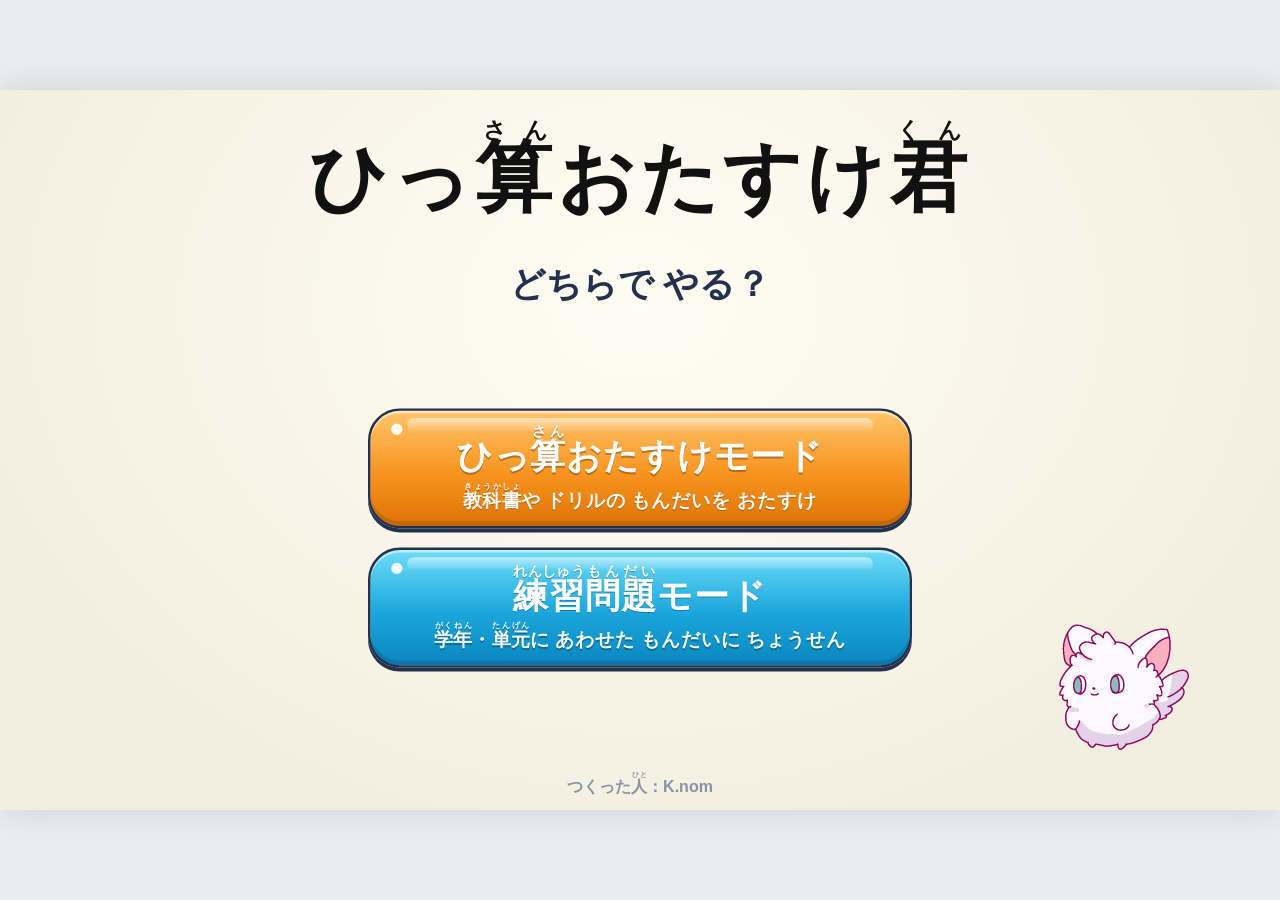
==== commit ac4f1215: "タイトル画面と練習問題モード（学年・単元・アシスト・問題数・けっか）を追加 Co-Authored-By: Claude Opus 5.5 <noreply@anthropic.com> Claude" ====
--- a/index.html
+++ b/index.html
@@ -183,12 +183,86 @@
 .cf{position:absolute;top:-30px;width:16px;height:22px;border-radius:3px;animation:fall 2.2s ease-in forwards}
 @keyframes fall{0%{transform:translateY(0) rotate(0)}100%{transform:translateY(1000px) rotate(720deg)}}
 .ver{position:absolute;left:54px;bottom:6px;font:700 16px var(--fb);color:#9aa3b5}
+
+/* ---- 小数点あり版 ---- */
+.ttl:has(.badge){font-size:52px;top:14px}
+.ttl .badge{display:inline-block;vertical-align:middle;margin-left:12px;padding:6px 16px 7px;border-radius:22px;background:linear-gradient(180deg,#ff9fc8,#ec5c9b);
+  border:3px solid var(--navy);color:#fff;font-size:26px;letter-spacing:1px;text-shadow:0 2px 0 rgba(0,0,0,.25);box-shadow:0 3px 0 var(--navy);position:relative;top:-6px}
+.bpt{position:absolute;top:39px;width:11px;height:11px;border-radius:50%;background:var(--kid)}
+.mk.aux{color:#4dabf7}
+.mk.zx::after{background:#e03131;transform:rotate(-58deg)}
+.pp{transform-box:fill-box;transform-origin:center;animation:pop .5s cubic-bezier(.2,1.7,.45,1) both}
+.cand{position:absolute;width:42px;height:42px;border-radius:50%;border:3px dashed #ff3b3b;background:rgba(255,255,255,.75);cursor:pointer;
+  display:flex;align-items:center;justify-content:center;animation:glow 1.3s ease-in-out infinite;z-index:3}
+.cand i{width:11px;height:11px;border-radius:50%;background:#ff8787}
+.cand:hover{background:#fff0f0}.cand:hover i{background:#e03131}
+.zc{position:absolute;width:50px;height:50px;border-radius:8px;border:3px dashed #ff3b3b;cursor:pointer;animation:glow 1.3s ease-in-out infinite}
+.zc:hover{background:rgba(255,59,59,.12)}
+.cand.shake,.zc.shake{animation:shake .45s}
+#sayBtns .gb.ch{width:150px}
+.dm{display:flex;flex-direction:column;gap:16px;align-items:center}
+.dm .gb{display:block;width:560px;height:auto;min-height:84px;padding:12px 20px;font-size:30px;line-height:1.5;border-radius:28px;text-align:center}
+.dm .gb small{display:block;font-size:20px;opacity:.95;line-height:1.3}
+.dm .gb rt{font-size:.4em}
+#pad .gb.pt{font-size:40px}
+
+/* ---- タイトル（逆転裁判のように ボタンで ページを かえる） ---- */
+#home{position:absolute;inset:0;z-index:30;background:radial-gradient(ellipse at 50% 30%,#fffdf3,#f3efe0 75%)}
+#home[hidden]{display:none}
+.hTtl{position:absolute;left:0;right:0;top:36px;text-align:center;font:700 96px/1.3 var(--fb);letter-spacing:6px;color:#111;white-space:nowrap}
+.hTtl rt{font-size:.3em;letter-spacing:2px}
+.hBadge{display:inline-block;vertical-align:middle;margin-left:22px;padding:8px 22px 10px;border-radius:28px;background:linear-gradient(180deg,#ff9fc8,#ec5c9b);
+  border:3px solid var(--navy);color:#fff;font-size:36px;letter-spacing:1px;text-shadow:0 2px 0 rgba(0,0,0,.25);box-shadow:0 4px 0 var(--navy);position:relative;top:-12px}
+.hBadge rt{font-size:.38em}
+.hQ{position:absolute;left:0;right:0;top:212px;text-align:center;font:700 44px/1.4 var(--fb);color:var(--navy)}
+.hQ rt{font-size:.4em}
+.hBtns{position:absolute;left:330px;top:300px;width:940px;height:520px;display:grid;gap:24px;align-content:center}
+.hBtns.c1{grid-template-columns:680px;justify-content:center}
+.hBtns.c2{grid-template-columns:repeat(2,440px);justify-content:center}
+.hBtns.c3{grid-template-columns:repeat(3,280px);justify-content:center}
+.hBtns .gb{width:auto;height:150px;border-radius:40px;flex-direction:column;gap:6px;font-size:44px;line-height:1.25;letter-spacing:1px}
+.hBtns.c1.n3 .gb{height:136px}
+.hBtns.c2 .gb{height:136px;border-radius:34px}
+.hBtns.c2.u4 .gb{height:180px}
+.hBtns.c2 .mt{font-size:31px;letter-spacing:0}
+.hBtns.c3 .gb{height:200px}
+.hBtns .gb .mt{display:block;white-space:nowrap}
+.hBtns .gb small{display:block;font-size:24px;letter-spacing:0;opacity:.96;white-space:nowrap}
+.hBtns.c2 .gb small{font-size:22px}
+.hBtns .gb rt{font-size:.4em}
+.hBtns .gb::before{left:26px;top:16px;width:14px;height:14px}
+.hBtns .gb::after{left:46px;right:46px;top:9px;height:18px}
+#hBack{position:absolute;left:52px;bottom:52px;width:190px}
+#hBack[hidden]{display:none}
+.hChara{position:absolute;right:70px;bottom:70px;width:250px;height:250px;transform:scaleX(-1);animation:bobH 2.6s ease-in-out infinite}
+@keyframes bobH{0%,100%{transform:scaleX(-1) translateY(0)}50%{transform:scaleX(-1) translateY(-10px)}}
+.hCredit{position:absolute;left:0;right:0;bottom:16px;text-align:center;font:700 20px var(--fb);color:#8a93a6}
+.hCredit rt{font-size:.45em}
+.ttl .badge[hidden]{display:none}
+.ttl .badge.prog{background:linear-gradient(180deg,#6fdcf7,#1aa6dc);min-width:150px;text-align:center}
+.ttl:has(.prog:not([hidden])){font-size:52px;top:14px}
+.nomiss{color:#e8590c}
+
+/* ---- けっか ---- */
+.rsInfo{display:flex;justify-content:center;gap:12px;flex-wrap:wrap;margin:0 0 14px}
+.rsInfo span{font:700 24px/1.4 var(--fb);padding:4px 16px;border-radius:18px;background:#eef2f8;color:var(--navy);white-space:nowrap}
+.rsInfo rt{font-size:.4em}
+.rsLbl{text-align:center;font:700 28px var(--fb);color:var(--ink)}
+.score{font:700 110px/1 var(--fb);text-align:center;color:#e03131;margin:6px 0 10px}
+.score small{font-size:40px;color:var(--ink);margin-left:6px}
+.rsRow{display:flex;justify-content:center;gap:10px;margin:0 0 18px}
+.rsRow span{width:56px;height:56px;border-radius:50%;display:flex;align-items:center;justify-content:center;font:700 32px var(--fb);border:3px solid}
+.rsRow .o{color:#e03131;border-color:#e03131;background:#fff5f5}
+.rsRow .x{color:#868e96;border-color:#ced4da;background:#f8f9fa}
+.card p.rsMsg{font-size:28px;margin-bottom:22px}
+.card .row.r3 .gb{width:240px;font-size:25px;white-space:nowrap;letter-spacing:0}
+.card p rt,.card h2 rt,.card .gb rt{font-size:.4em}
 </style>
 </head>
 <body>
 <div id="stage">
   <header id="top">
-    <h1 class="ttl">ひっ<ruby>算<rt>さん</rt></ruby>おたすけ<ruby>君<rt>くん</rt></ruby></h1>
+    <h1 class="ttl">ひっ<ruby>算<rt>さん</rt></ruby>おたすけ<ruby>君<rt>くん</rt></ruby><span class="badge prog" id="prog" hidden></span></h1>
     <div class="hbtns">
       <button class="gb g-cyan" id="bBack"><svg viewBox="0 0 32 32"><path d="M19 7 10 16l9 9" /></svg>もどす</button>
       <button class="gb g-green" id="bFwd">すすむ<svg viewBox="0 0 32 32"><path d="M13 7l9 9-9 9" /></svg></button>
@@ -212,7 +286,7 @@
   <div id="charaW"><img id="chara" src="[data-uri]" alt=""></div>
   <div id="pad"></div>
   <div id="endCard" hidden>
-    <div class="etxt">つぎの <ruby>式<rt>しき</rt></ruby>を<br><ruby>入<rt>い</rt></ruby>れる？</div>
+    <div class="etxt" id="eTxt">つぎの <ruby>式<rt>しき</rt></ruby>を<br><ruby>入<rt>い</rt></ruby>れる？</div>
     <button class="gb g-green" id="bNew">あたらしい<ruby>式<rt>しき</rt></ruby></button>
     <button class="gb g-gray" id="bStay">このまま みる</button>
   </div>
@@ -224,6 +298,15 @@
       <button class="gb g-gray sm" id="aClose">とじる</button>
     </div>
     <div id="aBody"></div>
+  </div>
+
+  <div id="home" hidden>
+    <div class="hTtl" id="hTtl"></div>
+    <div class="hQ" id="hQ"></div>
+    <div class="hBtns" id="hBtns"></div>
+    <button class="gb g-gray" id="hBack"><svg viewBox="0 0 32 32"><path d="M19 7 10 16l9 9" /></svg>もどる</button>
+    <img class="hChara" src="[data-uri]" alt="">
+    <div class="hCredit">つくった<ruby>人<rt>ひと</rt></ruby>：K.nom</div>
   </div>
 
   <div id="modal" hidden><div class="card" id="mCard"></div></div>
@@ -239,16 +322,18 @@
   'use strict';
   const COLS = 18, ROWS = 13;
   const PL = [['一', 'いち'], ['十', 'じゅう'], ['百', 'ひゃく'], ['千', 'せん'], ['一万', 'いちまん'], ['十万', 'じゅうまん'], ['百万', 'ひゃくまん'], ['千万', 'せんまん']];
-  const pl = k => `{${PL[k][0]}|${PL[k][1]}}の{位|くらい}`;
+  const PLF = k => `{${PL[k][0]}|${PL[k][1]}}の{位|くらい}`;
+  const pl = PLF;
   const OPS = { '+': '＋', '-': '−', '*': '×', '/': '÷' };
   // [さいしょの数のけた, あとの数のけた]
   const LIM = { '+': [4, 4], '-': [4, 4], '*': [4, 3], '/': [4, 2] };
 
   const M = (id, r, c, t, k, o) => Object.assign({ id, r, c, t: String(t), k }, o || {});
   const LN = (id, r, c1, c2, o) => Object.assign({ id, r, c1, c2, k: 'L' }, o || {}); // r行の下の線
-  const dig = (S, k) => (k < S.length ? +S[S.length - 1 - k] : null);
+  // ' ' は 「数字なし」（小数で けたが たりないところ）
+  const dig = (S, k) => { const ch = S[S.length - 1 - k]; return ch === undefined || ch === ' ' ? null : +ch; };
   function putNum(arr, pre, S, r, R, o) {
-    for (let k = 0; k < S.length; k++) arr.push(M(pre + k, r, R - k, S[S.length - 1 - k], 'd', o));
+    for (let k = 0; k < S.length; k++) { const ch = S[S.length - 1 - k]; if (ch !== ' ') arr.push(M(pre + k, r, R - k, ch, 'd', o)); }
   }
 
   // ---- 式を読む ----
@@ -267,8 +352,8 @@
 
   // ---- たし算 ----
   function genAdd(a, b, S) {
-    const A = '' + a, B = '' + b, L = Math.max(A.length, B.length), R = L + 2, opc = R - L, AR = 5;
-    const base = [];
+    const A = '' + a, B = '' + b, L = Math.max(A.length, B.length), R = L + 2, opc = R - L, AR = 5, pl = S.pn || PLF;
+    const base = [], out = [];
     putNum(base, 'a', A, 3, R); putNum(base, 'b', B, 4, R);
     base.push(M('op', 4, opc, '＋', 'o')); base.push(LN('ln', 4, opc, R));
     const cpos = k => (S.carry === 'down' ? { r: AR, c: R - k, p: 'tl' } : { r: 2, c: R - k, p: 'b' });
@@ -292,26 +377,26 @@
         add.push(M('c' + (k + 1), p.r, p.c, 1, 's', { p: p.p, cl: 'cy' }));
         st.fly = { to: [p.r, p.c], t: '1' };
         st.ok = `${v}だね！ ${v % 10}を かいて、1を ${pl(k + 1)}に くりあげるよ`;
-        cin = 1;
+        cin = 1; out[k] = v % 10;
       } else if (v >= 10) {
         add.push(M('ans' + k, AR, col, v % 10, 'd', { u: 1, ans: 1 }));
         add.push(M('ans' + (k + 1), AR, col - 1, 1, 'd', { u: 1, ans: 1 }));
         st.ok = `${v}！ さいごの {位|くらい}だから、そのまま かくよ`;
-        cin = 0;
+        cin = 0; out[k] = v % 10; out[k + 1] = 1;
       } else {
         add.push(M('ans' + k, AR, col, v, 'd', { u: 1, ans: 1 }));
-        cin = 0;
+        cin = 0; out[k] = v;
       }
       if (da != null && db != null && v >= 10) { st.assist = { type: 'add', x: da, y: db, c: c0 }; st.ask = true; }
       steps.push(st);
     }
-    return { base, steps, ans: '' + (a + b) };
+    return { base, steps, ans: out.slice().reverse().join(''), R, AR };
   }
 
   // ---- ひき算 ----
   function genSub(a, b, S) {
-    const A = '' + a, B = '' + b, L = A.length, R = L + 2, opc = R - L, AR = 5;
-    const RL = ('' + (a - b)).length;
+    const A = '' + a, B = '' + b, L = A.length, R = L + 2, opc = R - L, AR = 5, pl = S.pn || PLF;
+    const RL = Math.max(('' + (Number(A) - Number(B.replace(/ /g, '0')))).length, S.minLen || 0);
     const base = [];
     putNum(base, 'a', A, 3, R); putNum(base, 'b', B, 4, R);
     base.push(M('op', 4, opc, '−', 'o')); base.push(LN('ln', 4, opc, R));
@@ -370,12 +455,14 @@
       } else { delete st.box; }
       steps.push(st);
     }
-    return { base, steps, ans: '' + (a - b) };
+    const dv = '' + (Number(A) - Number(B.replace(/ /g, '0')));
+    return { base, steps, ans: dv.padStart(RL, '0'), R, AR };
   }
 
   // ---- かけ算 ----
   function genMul(a, b, S) {
-    const A = '' + a, B = '' + b, la = A.length, lb = B.length, R = la + lb + 1, opc = R - Math.max(la, lb);
+    const A = '' + a, B = '' + b, la = A.length, lb = B.length, R = S.R || la + lb + 1, opc = S.opc || R - Math.max(la, lb);
+    const pl = S.pnB || PLF, plP = S.pnP || PLF;
     const PR = '' + a * b, P = PR.length;
     const base = [];
     putNum(base, 'a', A, 3, R); putNum(base, 'b', B, 4, R);
@@ -387,7 +474,7 @@
     if (!multi && J[0] > 0) {
       for (let t = 0; t < J[0]; t++) {
         steps.push({
-          type: 'in', say: `かける{数|かず}の ${pl(t)}が 0だから、こたえの ${pl(t)}に 0を かこう`,
+          type: 'in', say: `かける{数|かず}の ${pl(t)}が 0だから、こたえの ${plP(t)}に 0を かこう`,
           hl: [[4, R - t]], box: { r: 5, c: R - t, w: 1 }, exp: 0, max: 2,
           add: [M('z' + t, 5, R - t, 0, 'd', { u: 1, ans: 1 })],
         });
@@ -438,7 +525,7 @@
         const col = R - k, ds = colDigits[col] || [], c0 = cin, v = ds.reduce((s, d) => s + d[1], 0) + c0, last = k === P - 1;
         const hl = ds.map(d => [d[0], col]);
         if (c0) hl.push([sumRow, col]);
-        let say = k === 0 ? `さいごに {下|した}の だんを たし{算|ざん}しよう。` : `つぎは ${pl(k)}。`;
+        let say = k === 0 ? `さいごに {下|した}の だんを たし{算|ざん}しよう。` : `つぎは ${plP(k)}。`;
         const cnt = ds.length + (c0 ? 1 : 0);
         if (cnt === 0) say += `なにも ないから 0を かこう`;
         else if (cnt === 1) say += `${ds.length ? ds[0][1] : c0}を そのまま おろそう`;
@@ -461,7 +548,7 @@
         steps.push(st);
       }
     }
-    return { base, steps, ans: PR };
+    return { base, steps, ans: PR, R, AR: multi ? sumRow : 5 };
   }
 
   // ---- わり算 ----
@@ -542,17 +629,144 @@
     return plan;
   }
 
-  const api = { COLS, ROWS, OPS, LIM, parse, build, PL };
+  const api = { COLS, ROWS, OPS, LIM, parse, build, PL, PLF, M, LN, dig, putNum, genAdd, genSub, genMul, genDiv };
   if (typeof module !== 'undefined') module.exports = api; else G.HISSAN = api;
+})(typeof window !== 'undefined' ? window : globalThis);
+</script>
+<script>
+// ===== ひっ算おたすけ君：練習問題（学年・単元・問題づくり） =====
+// 単元は 学習指導要領（算数）の 筆算の あつかいに あわせる。
+// 1問 = { f: '52+89'（式）, opt: わり算の えらびかた（小数版）, note: さいしょに 言うこと }
+(function (G) {
+  'use strict';
+  const R = (lo, hi) => lo + Math.floor(Math.random() * (hi - lo + 1));
+  const nd = n => R(10 ** (n - 1), 10 ** n - 1); // n けたの 数
+  // 小数を つくる（整数の けた ip、小数の けた dp。いちばん下の けたは 0に しない）
+  const dec = (ip, dp) => {
+    let i = ip === 0 ? '0' : String(nd(ip));
+    if (!dp) return i;
+    let f = ''; for (let k = 0; k < dp; k++) f += R(k === dp - 1 ? 1 : 0, 9);
+    return i + '.' + f;
+  };
+  const digs = s => s.replace('.', '').replace(/^0+/, '').length;
+  const PLC = ['{一|いち}の{位|くらい}', '1/10の{位|くらい}', '1/100の{位|くらい}'];
+
+  // ---- 整数版 ----
+  const INT = {
+    2: [
+      { id: 'a2n', t: 'たし{算|ざん}（くり{上|あ}がりなし）', ex: '32＋45', c: 'g-green', gen: () => {
+        const ta = R(1, 8), oa = R(0, 9), tb = R(1, 9 - ta), ob = R(0, 9 - oa);
+        return `${ta * 10 + oa}+${tb * 10 + ob}`; } },
+      { id: 'a2y', t: 'たし{算|ざん}（くり{上|あ}がりあり）', ex: '38＋27', c: 'g-green', gen: () => {
+        const ta = R(1, 7), tb = R(1, 8 - ta), oa = R(1, 9), ob = R(10 - oa, 9);
+        return `${ta * 10 + oa}+${tb * 10 + ob}`; } },
+      { id: 's2n', t: 'ひき{算|ざん}（くり{下|さ}がりなし）', ex: '68−25', c: 'g-cyan', gen: () => {
+        const ta = R(2, 9), oa = R(0, 9), tb = R(1, ta - 1), ob = R(0, oa);
+        return `${ta * 10 + oa}-${tb * 10 + ob}`; } },
+      { id: 's2y', t: 'ひき{算|ざん}（くり{下|さ}がりあり）', ex: '52−27', c: 'g-cyan', gen: () => {
+        const ta = R(2, 9), oa = R(0, 8), tb = R(1, ta - 1), ob = R(oa + 1, 9);
+        return `${ta * 10 + oa}-${tb * 10 + ob}`; } },
+      { id: 'a3', t: '{答|こた}えが 3けたの たし{算|ざん}', ex: '67＋58', c: 'g-orange', gen: () => {
+        let a, b; do { a = nd(2); b = nd(2); } while (a + b < 100);
+        return `${a}+${b}`; } },
+      { id: 's3', t: '3けた−2けたの ひき{算|ざん}', ex: '134−58', c: 'g-orange', gen: () => {
+        let a, b; do { a = R(100, 199); b = nd(2); } while (a - b >= 100 || a - b < 1);
+        return `${a}-${b}`; } },
+    ],
+    3: [
+      { id: 'a34', t: '3けた・4けたの たし{算|ざん}', ex: '468＋357', c: 'g-green', gen: () => `${nd(R(3, 4))}+${nd(R(3, 4))}` },
+      { id: 's34', t: '3けた・4けたの ひき{算|ざん}', ex: '703−258', c: 'g-cyan', gen: () => {
+        let a, b; do { a = nd(R(3, 4)); b = nd(3); } while (b >= a);
+        return `${a}-${b}`; } },
+      { id: 'm21', t: 'かけ{算|ざん}（2けた×1けた）', ex: '37×4', c: 'g-orange', gen: () => `${nd(2)}*${R(2, 9)}` },
+      { id: 'm31', t: 'かけ{算|ざん}（3けた×1けた）', ex: '268×3', c: 'g-orange', gen: () => `${nd(3)}*${R(2, 9)}` },
+      { id: 'm22', t: 'かけ{算|ざん}（2けた×2けた）', ex: '46×23', c: 'g-pink', gen: () => `${nd(2)}*${R(11, 99)}` },
+      { id: 'm32', t: 'かけ{算|ざん}（3けた×2けた）', ex: '324×56', c: 'g-pink', gen: () => `${nd(3)}*${R(11, 99)}` },
+    ],
+    4: [
+      { id: 'd21', t: 'わり{算|ざん}（2けた÷1けた）', ex: '78÷3', c: 'g-green', gen: () => `${nd(2)}/${R(2, 9)}` },
+      { id: 'd31', t: 'わり{算|ざん}（3けた÷1けた）', ex: '745÷6', c: 'g-cyan', gen: () => `${nd(3)}/${R(2, 9)}` },
+      { id: 'd22', t: 'わり{算|ざん}（2けた÷2けた）', ex: '84÷21', c: 'g-orange', gen: () => {
+        let a, b; do { a = nd(2); b = R(11, 99); } while (a < b);
+        return `${a}/${b}`; } },
+      { id: 'd32', t: 'わり{算|ざん}（3けた÷2けた）', ex: '864÷32', c: 'g-pink', gen: () => `${nd(3)}/${R(11, 99)}` },
+    ],
+  };
+
+  // ---- 小数点あり版 ----
+  const remNote = k => `この もんだいは、{商|しょう}を ${PLC[k]}まで もとめて、あまりも 出そう`;
+  const rndNote = k => `この もんだいは、{商|しょう}を {四捨五入|ししゃごにゅう}して、${PLC[k]}までの がい{数|すう}に しよう`;
+  // わりきれる わり算：わる数 × 商 で わられる数を つくる
+  function exactDiv(bGen, qGen) {
+    for (let t = 0; t < 50; t++) {
+      const b = bGen(), q = qGen();
+      const db = (b.split('.')[1] || '').length, dq = (q.split('.')[1] || '').length;
+      const v = Math.round(Number(b) * Number(q) * 10 ** (db + dq));
+      let s = String(v).padStart(db + dq + 1, '0');
+      const d = db + dq; if (d) s = s.slice(0, -d) + '.' + s.slice(-d);
+      s = s.includes('.') ? s.replace(/0+$/, '').replace(/\.$/, '') : s;
+      s = s.replace(/^0+(?=\d)/, '');
+      if ((s.split('.')[1] || '').length <= 2 && digs(s) <= 4 && s.replace('.', '').length <= 4) return `${s}/${b}`;
+    }
+    return null;
+  }
+  const DEC = {
+    4: [
+      { id: 'da', t: '{小数|しょうすう}の たし{算|ざん}', ex: '2.45＋1.8', c: 'g-green', gen: () => `${dec(R(0, 2), R(1, 2))}+${dec(R(0, 2), R(1, 2))}` },
+      { id: 'ds', t: '{小数|しょうすう}の ひき{算|ざん}', ex: '5.2−1.75', c: 'g-cyan', gen: () => {
+        let a, b; do { a = dec(R(1, 2), R(0, 2)); b = dec(R(0, 1), R(1, 2)); } while (Number(b) >= Number(a));
+        return `${a}-${b}`; } },
+      { id: 'dmi', t: '{小数|しょうすう}×{整数|せいすう}', ex: '2.4×6', c: 'g-orange', gen: () => `${dec(R(0, 2), R(1, 2))}*${R(2, 3) === 2 ? R(2, 9) : R(11, 49)}` },
+      { id: 'ddi', t: '÷{整数|せいすう}（わりきれるまで）', ex: '7.2÷3', c: 'g-pink', opt: { mode: 'end' },
+        gen: () => exactDiv(() => String(R(2, 9)), () => (R(0, 3) ? dec(R(0, 1), R(1, 2)) : dec(1, 0))) },
+      { id: 'dri', t: '÷{整数|せいすう}（あまりを {出|だ}す）', ex: '8.5÷3', c: 'g-navy', optGen: () => ({ mode: 'rem', k: R(0, 1) }),
+        gen: () => `${dec(R(1, 2), 1)}/${R(2, 9)}` },
+      { id: 'dni', t: '÷{整数|せいすう}（がい{数|すう}で {出|だ}す）', ex: '5.3÷7', c: 'g-gray', optGen: () => ({ mode: 'round', k: R(0, 1) }),
+        gen: () => `${dec(R(1, 2), R(0, 1))}/${R(3, 9)}` },
+    ],
+    5: [
+      { id: 'dmd', t: '×{小数|しょうすう}', ex: '2.3×1.6', c: 'g-orange', gen: () => { const b = dec(R(0, 1), R(1, 2)); return /^0\.0?1$/.test(b) ? null : `${R(0, 2) ? dec(R(0, 2), R(1, 2)) : String(nd(R(1, 2)))}*${b}`; } },
+      { id: 'ddd', t: '÷{小数|しょうすう}（わりきれるまで）', ex: '7.8÷2.6', c: 'g-pink', opt: { mode: 'end' },
+        gen: () => exactDiv(() => dec(R(0, 1), 1), () => (R(0, 1) ? dec(1, R(0, 1)) : String(R(2, 30)))) },
+      { id: 'drd', t: '÷{小数|しょうすう}（あまりを {出|だ}す）', ex: '5.4÷0.8', c: 'g-navy', optGen: () => ({ mode: 'rem', k: 0 }),
+        gen: () => { const b = dec(R(0, 1), 1); return b === '0.1' ? null : `${dec(R(1, 2), 1)}/${b}`; } },
+      { id: 'dnd', t: '÷{小数|しょうすう}（がい{数|すう}で {出|だ}す）', ex: '3.7÷2.3', c: 'g-gray', optGen: () => ({ mode: 'round', k: R(0, 1) }),
+        gen: () => { const b = dec(R(0, 1), 1); return b === '0.1' ? null : `${dec(R(1, 2), 1)}/${b}`; } },
+    ],
+  };
+
+  // ---- 問題を n問 つくる（なるべく かぶらない） ----
+  // H: ロジック（HISSAN か HISSAN_DEC）, unit: 単元, S: せってい
+  function make(H, unit, n, S) {
+    const out = [], seen = new Set();
+    for (let i = 0; i < n; i++) {
+      let got = null;
+      for (let t = 0; t < 400 && !got; t++) {
+        const f = unit.gen(); if (!f) continue;
+        const opt = unit.optGen ? unit.optGen() : unit.opt || null;
+        const key = f + JSON.stringify(opt);
+        if (seen.has(key) && t < 300) continue;
+        const p = H.parse(f); if (!p.ok) continue;
+        const plan = H.build(p, S || {}, opt);
+        if (plan.ok === false) continue;
+        got = { f, p, opt, key, note: opt && opt.mode === 'rem' ? remNote(opt.k) : opt && opt.mode === 'round' ? rndNote(opt.k) : '' };
+      }
+      if (got) { seen.add(got.key); out.push(got); }
+    }
+    return out;
+  }
+
+  const api = { INT, DEC, make };
+  if (typeof module !== 'undefined') module.exports = api; else G.DRILL = api;
 })(typeof window !== 'undefined' ? window : globalThis);
 </script>
 <script>
 // ===== ひっ算おたすけ君：画面 =====
 (function () {
   'use strict';
-  const H = window.HISSAN, C = 56, VER = '1.0.0';
+  const DEC = !!window.HISSAN_DEC, H = DEC ? window.HISSAN_DEC : window.HISSAN, C = 56, VER = '1.0.0';
   const $ = id => document.getElementById(id);
-  const rb = s => String(s).replace(/(\d+(?:[＋−×÷＝]\d+)+)/g, '<span class="nb">$1</span>').replace(/\{([^|}]+)\|([^}]+)\}/g, '<ruby>$1<rt>$2</rt></ruby>');
+  const rb = s => String(s).replace(/(\d+(?:\.\d+)?(?:[＋−×÷＝]\d+(?:\.\d+)?)+)/g, '<span class="nb">$1</span>').replace(/\{([^|}]+)\|([^}]+)\}/g, '<ruby>$1<rt>$2</rt></ruby>');
   const pick = a => a[Math.floor(Math.random() * a.length)];
 
   // ---- 効果音（ファイルを差しかえるときは ここの名前を そのままに） ----
@@ -570,6 +784,11 @@
   const S = { carry: 'up', borrow: 'up', sound: true };
   const st = { phase: 'formula', f: '', fmsg: null, prob: null, plan: null, idx: 0, inp: '', post: false, msg: null, timer: null };
   const cur = () => (st.plan && st.idx < st.plan.steps.length ? st.plan.steps[st.idx] : null);
+  // 練習問題モード
+  const G = { mode: 'help', grade: null, unit: null, amode: 'always', n: 5, queue: [], qi: 0, res: [], curMiss: false };
+  const drill = () => G.mode === 'drill';
+  // 「まちがえたら アシスト」で、まだ まちがえていない手順は 案内を かくす
+  const quiet = s => drill() && G.amode === 'miss' && !st.missed && s && s.type !== 'info';
   const SYM = { '+': '＋', '-': '−', '*': '×', '/': '÷' };
   const NAME = { '+': 'たし{算|ざん}', '-': 'ひき{算|ざん}', '*': 'かけ{算|ざん}', '/': 'わり{算|ざん}' };
 
@@ -609,7 +828,11 @@
   }
   function formulaMarks() {
     const m = new Map();
-    [...st.f].forEach((ch, i) => m.set('f' + i, { id: 'f' + i, r: 0, c: i + 1, t: SYM[ch] || ch, k: 'f' }));
+    let c = 0;
+    [...st.f].forEach((ch, i) => {
+      if (ch === '.') m.set('f' + i, { id: 'f' + i, r: 0, c, k: 'pt' });
+      else { c++; m.set('f' + i, { id: 'f' + i, r: 0, c, t: SYM[ch] || ch, k: 'f' }); }
+    });
     return m;
   }
 
@@ -618,7 +841,7 @@
     o = o || {};
     const nw = o.nw || new Set(), late = o.late || new Set();
     let marks;
-    if (st.phase === 'formula') marks = formulaMarks();
+    if (st.phase === 'formula') marks = new Map(); // 式は 赤い わくの 中に かく
     else marks = marksAt(st.idx, !st.post);
     // 数字
     let h = '', lines = '';
@@ -628,6 +851,17 @@
         lines += `<line${cls} x1="${m.c1 * C + 4}" y1="${y}" x2="${(m.c2 + 1) * C - 4}" y2="${y}" stroke="#1c2233" stroke-width="3.2" stroke-linecap="round"/>`;
         continue;
       }
+      if (m.k === 'pt') {
+        const x = (m.c + 1) * C, y = (m.r + 1) * C - 7, col = m.x ? '#adb5c4' : m.cl === 'bw' ? '#1971c2' : m.u ? '#183a8c' : '#1c2233';
+        lines += `<circle class="${nw.has(m.id) ? 'pp' : ''}" cx="${x}" cy="${y}" r="5.5" fill="${col}"/>`;
+        if (m.x) lines += `<line x1="${x - 9}" y1="${y + 9}" x2="${x + 9}" y2="${y - 9}" stroke="#e03131" stroke-width="2.6" stroke-linecap="round"/>`;
+        continue;
+      }
+      if (m.k === 'arc') {
+        const x1 = (m.c1 + 1) * C, x2 = (m.c2 + 1) * C, y = (m.r + 1) * C + 2;
+        lines += `<path class="${nw.has(m.id) ? 'dr' : ''}" d="M${x1} ${y} Q${(x1 + x2) / 2} ${y + 30} ${x2 - 3} ${y + 5}" fill="none" stroke="#1971c2" stroke-width="3" marker-end="url(#arw)"/>`;
+        continue;
+      }
       if (m.k === 'br') {
         const x = m.c * C, y = m.r * C;
         lines += `<path d="M${x - 2} ${y - 1} Q${x + 18} ${y + C / 2} ${x - 2} ${y + C + 1}" fill="none" stroke="#1c2233" stroke-width="3.2" stroke-linecap="round"/>`;
@@ -641,16 +875,18 @@
       if (m.cl) cls += ' ' + m.cl;
       if (m.x) cls += ' x';
       if (m.g) cls += ' g';
+      if (m.aux) cls += ' aux';
+      if (m.zx) cls += ' zx';
       if (nw.has(m.id)) cls += ' nw';
       if (late.has(m.id)) cls += ' late';
       h += `<div class="${cls}" style="left:${x}px;top:${y}px">${m.t}</div>`;
     }
     $('markL').innerHTML = h;
-    $('lineL').innerHTML = lines;
+    $('lineL').innerHTML = '<defs><marker id="arw" viewBox="0 0 10 10" refX="6" refY="5" markerWidth="5" markerHeight="5" orient="auto"><path d="M0 0L10 5L0 10z" fill="#1971c2"/></marker></defs>' + lines;
     // 蛍光ペン
     let hh = '';
     const s = cur();
-    if (st.phase === 'solve' && s && !st.post) {
+    if (st.phase === 'solve' && s && !st.post && !quiet(s)) {
       const cells = (s.hl || []).filter(([r, c]) => r > 0 && (r !== 2 || [...marks.values()].some(m => m.r === 2 && m.c === c) || st.prob.op === '/')).slice().sort((p, q) => p[1] - q[1] || p[0] - q[0]);
       const runs = [];
       cells.forEach(([r, c]) => {
@@ -671,19 +907,36 @@
     if (st.phase === 'formula') return { r: 0, c: 9, w: 9, f: true };
     const s = cur();
     if (st.phase !== 'solve' || !s || st.post || s.type !== 'in') return null;
-    return { r: s.box.r, c: s.box.c, w: Math.max(s.box.w, st.inp.length) };
+    return { r: s.box.r, c: s.box.c, w: Math.max(s.box.w, st.inp.replace(/\./g, '').length) };
   }
   function renderBox(shake) {
     const b = boxInfo(), L = $('boxL');
-    if (!b) { L.innerHTML = ''; return; }
+    if (!b) {
+      // 小数点の 候補・けす0の 候補
+      const s = cur();
+      let o = '';
+      if (st.phase === 'solve' && s && !st.post && s.type === 'tap') s.cands.forEach(([r, c]) => { o += `<div class="cand" data-r="${r}" data-c="${c}" style="left:${(c + 1) * C - 21}px;top:${(r + 1) * C - 28}px"><i></i></div>`; });
+      if (st.phase === 'solve' && s && !st.post && s.type === 'zero') s.cands.forEach(([r, c]) => { o += `<div class="zc" data-r="${r}" data-c="${c}" style="left:${c * C + 3}px;top:${r * C + 3}px"></div>`; });
+      L.innerHTML = o; if (shake) L.querySelectorAll('.cand,.zc').forEach(e => e.classList.add('shake'));
+      return;
+    }
     const left = (b.c - b.w + 1) * C, top = b.r * C;
     let inner = '';
+    // 小数点は マスを つかわない（数字の 右下に 点）
+    const lay = (t, off, f) => {
+      let o = '', c = off - 1;
+      for (const ch of t) {
+        if (ch === '.') o += `<div class="bpt" style="left:${(c + 1) * C - 6}px"></div>`;
+        else { c++; o += `<div class="bd${f ? ' f' : ''}" style="left:${c * C}px">${SYM[ch] || ch}</div>`; }
+      }
+      return { o, n: c + 1 };
+    };
     if (b.f) {
-      [...st.f].forEach((ch, i) => { inner += `<div class="bd f" style="left:${i * C}px">${SYM[ch] || ch}</div>`; });
-      if (st.f.length < 9) inner += `<div class="caret" style="left:${st.f.length * C + 12}px"></div>`;
+      const r = lay(st.f, 0, true); inner += r.o;
+      if (r.n < 9) inner += `<div class="caret" style="left:${r.n * C + 12}px"></div>`;
     } else {
-      const t = st.inp;
-      [...t].forEach((ch, i) => { inner += `<div class="bd" style="left:${(b.w - t.length + i) * C}px">${ch}</div>`; });
+      const t = st.inp, n = t.replace(/\./g, '').length;
+      inner += lay(t, b.w - n, false).o;
       if (!t) inner += `<div class="caret" style="left:${(b.w - 1) * C + 12}px"></div>`;
     }
     L.innerHTML = `<div class="box${shake ? ' shake' : ''}" id="theBox" style="left:${left - 4}px;top:${top - 4}px;width:${b.w * C + 8}px;height:${C + 8}px">${inner}</div>`;
@@ -704,9 +957,14 @@
     } else if (st.post) {
       html = `<div class="ok">${rb(st.msg || 'せいかい！')}</div>`;
     } else if (s) {
-      html = st.msg ? `<div class="ng">${rb(st.msg)}</div><div class="sub">${rb(s.say)}</div>` : rb(s.say);
+      const QS = { in: s.str ? '≒の あとに<br>こたえを かこう' : '{赤|あか}い わくに<br>{数|かず}を かこう', tap: '小数点を うつ ところを<br>タップしよう',
+        zero: 'いらない 0を<br>タップしよう', choice: '{四捨五入|ししゃごにゅう}は<br>きりすて？ きりあげ？' };
+      const say = quiet(s) ? QS[s.type] || s.say : s.say;
+      html = st.msg ? `<div class="ng">${rb(st.msg)}</div><div class="sub">${rb(say)}</div>` : rb(say);
       if (s.type === 'info') btns += `<button class="gb g-green sm" data-act="next">つぎへ<svg viewBox="0 0 32 32"><path d="M13 7l9 9-9 9"/></svg></button>`;
-      else if (s.assist && (s.ask || st.msg)) btns += `<button class="gb g-pink sm" data-act="assist">アシストを みる？</button>`;
+      else if (s.type === 'choice') btns += s.opts.map(o => `<button class="gb ${o.v ? 'g-orange' : 'g-cyan'} sm ch" data-act="ch" data-v="${o.v}">${o.t}</button>`).join('');
+      if (s.type === 'choice' && s.assist && !quiet(s)) btns = `<button class="gb g-pink sm ch" data-act="assist">アシスト</button>` + btns;
+      else if (s.assist && (s.ask || st.msg) && !quiet(s)) btns += `<button class="gb g-pink sm" data-act="assist">アシストを みる？</button>`;
     }
     bt.innerHTML = btns;
     el.classList.toggle('btns', !!btns);
@@ -718,6 +976,7 @@
   $('sayBtns').addEventListener('click', e => {
     const b = e.target.closest('button'); if (!b) return;
     if (b.dataset.act === 'next') { nextInfo(); }
+    if (b.dataset.act === 'ch') { const s = cur(); if (s && s.type === 'choice' && !st.post) { if (+b.dataset.v === s.exp) correct(s, false); else wrong(s); } }
     if (b.dataset.act === 'assist') { const s = cur(); if (s && s.assist) openAssist(s.assist); }
   });
 
@@ -731,7 +990,8 @@
     document.querySelectorAll('#pad .gb').forEach(b => {
       const k = b.dataset.k;
       if ('+-*/'.includes(k)) b.disabled = !opOn;
-      else if (k === 'OK') b.disabled = !(opOn || (st.phase === 'solve' && !st.post && s));
+      else if (k === '.') b.disabled = !(opOn || (numOn && s && s.str));
+      else if (k === 'OK') b.disabled = !(opOn || (st.phase === 'solve' && !st.post && s && (s.type === 'in' || s.type === 'info')));
       else b.disabled = !numOn;
     });
   }
@@ -739,16 +999,16 @@
   // ---- テンキー ----
   function buildPad() {
     const K = [['7'], ['8'], ['9'], ['+', '＋', 'op g-orange'], ['4'], ['5'], ['6'], ['-', '−', 'op g-orange'],
-      ['1'], ['2'], ['3'], ['*', '×', 'op g-orange'], ['0', '0', 'w2'], ['BS', '⌫', 'g-gray'], ['/', '÷', 'op g-orange'], ['OK', 'けってい', 'w4 g-green']];
+      ['1'], ['2'], ['3'], ['*', '×', 'op g-orange'], ['0', '0', DEC ? '' : 'w2'], ...(DEC ? [['.', '．', 'pt']] : []), ['BS', '⌫', 'g-gray'], ['/', '÷', 'op g-orange'], ['OK', 'けってい', 'w4 g-green']];
     $('pad').innerHTML = K.map(([k, t, c]) => `<button class="gb ${c && c.includes('g-') ? '' : 'g-pearl'} ${c || ''}" data-k="${k}">${t || k}</button>`).join('');
     $('pad').addEventListener('click', e => { const b = e.target.closest('button'); if (b && !b.disabled) key(b.dataset.k, true); });
   }
 
   // ---- 入力 ----
   function key(k, fromPad) {
-    if (!$('modal').hidden) return;
+    if (!$('modal').hidden || !$('home').hidden) return;
     if (st.phase === 'formula') {
-      if (/^\d$/.test(k) || '+-*/'.includes(k)) addF(k);
+      if (/^\d$/.test(k) || '+-*/'.includes(k) || (k === '.' && DEC)) addF(k);
       else if (k === 'BS') { st.f = st.f.slice(0, -1); st.fmsg = null; se('tap'); render(); }
       else if (k === 'OK') confirmFormula();
       return;
@@ -756,13 +1016,19 @@
     if (st.phase !== 'solve' || st.post) return;
     const s = cur(); if (!s) return;
     if (s.type === 'info') { if (k === 'OK') nextInfo(); return; }
+    if (s.type !== 'in') return;
+    if (k === '.' && s.str) {
+      if (st.inp.includes('.') || !st.inp) { renderBox(true); return; }
+      st.inp += '.'; se('tap'); renderBox(); return;
+    }
     if (/^\d$/.test(k)) {
-      if (st.inp.length >= s.max) { renderBox(true); return; }
+      if (st.inp.replace(/\./g, '').length >= s.max) { renderBox(true); return; }
       st.inp += k; se('tap'); renderBox();
     } else if (k === 'BS') { st.inp = st.inp.slice(0, -1); se('tap'); renderBox(); }
     else if (k === 'OK') check();
   }
   function addF(k) {
+    if (DEC) return addFD(k);
     const m = /^(\d*)([+\-*/]?)(\d*)$/.exec(st.f);
     let [, a, op, b] = m;
     st.fmsg = null;
@@ -780,12 +1046,42 @@
     }
     st.f = a + op + b; se('tap'); render();
   }
+  function addFD(k) {
+    let [, a, op, b] = /^([\d.]*)([+\-*/]?)([\d.]*)$/.exec(st.f);
+    st.fmsg = null;
+    const nd = x => x.replace('.', '').length, dp = x => (x.includes('.') ? x.split('.')[1].length : 0);
+    const push = (x, lim) => {
+      if (k === '.') {
+        if (x.includes('.')) { st.fmsg = '小数点は 1つだけだよ'; return null; }
+        return (x || '0') + '.';
+      }
+      if (nd(x) >= lim) { st.fmsg = `{数|かず}は ${lim}けたまでだよ`; return null; }
+      if (dp(x) >= H.MAXDEC) { st.fmsg = `小数点より {右|みぎ}は ${H.MAXDEC}けたまでだよ`; return null; }
+      if (x === '0') return k;
+      return x + k;
+    };
+    if ('+-*/'.includes(k)) {
+      if (!a) { st.fmsg = 'さきに {数|かず}を {入|い}れてね'; return fail(); }
+      if (op && b) { st.fmsg = 'きごうは 1つだけだよ'; return fail(); }
+      op = k;
+    } else if (!op) { const x = push(a, H.LIM['+'][0]); if (x == null) return fail(); a = x; }
+    else { const x = push(b, H.LIM[op][1]); if (x == null) { if (!/小数点/.test(st.fmsg)) st.fmsg = `${NAME[op]}の うしろの {数|かず}は ${H.LIM[op][1]}けたまでだよ`; return fail(); } b = x; }
+    st.f = a + op + b; se('tap'); render();
+  }
   function fail() { se('ng'); render(); renderBox(true); shakeChara(); }
 
   function confirmFormula() {
     const p = H.parse(st.f);
     if (!p.ok) { st.fmsg = p.msg; return fail(); }
-    st.prob = p; st.plan = H.build(p, S); st.phase = 'solve'; st.idx = 0; st.inp = ''; st.msg = null; st.post = false; st.fmsg = null;
+    if (DEC && p.op === '/') return divMenu(p);
+    startPlan(p, null);
+  }
+  function startPlan(p, dopt, note) {
+    const plan = H.build(p, S, dopt);
+    if (plan.ok === false) { st.fmsg = plan.why; return fail(); }
+    if (note) plan.steps.unshift({ type: 'info', say: note, hl: [] });
+    st.note = note || null; st.missed = false;
+    st.prob = p; st.dopt = dopt; st.plan = plan; st.phase = 'solve'; st.idx = 0; st.inp = ''; st.msg = null; st.post = false; st.fmsg = null;
     st.f = '';
     se('pop');
     const nw = new Set(st.plan.base.filter(m => m.r > 0).map(m => m.id));
@@ -797,14 +1093,14 @@
   function check() {
     const s = cur();
     if (!s || s.type !== 'in' || st.post || st.inp === '') { if (s && st.inp === '') renderBox(true); return; }
-    if (+st.inp === s.exp) correct(s, false); else wrong(s, +st.inp);
+    if (s.str ? st.inp === s.exp : +st.inp === s.exp) correct(s, false); else wrong(s, +st.inp);
   }
   function correct(s, revealed) {
     se('ok'); hopChara(); closeAssist();
     const typed = st.inp || String(s.exp);
     const box = boxInfo();
     st.post = true;
-    st.msg = revealed ? `こたえは ${s.exp}だよ` : (s.ok || pick(['せいかい！', 'いいね！', 'そのとおり！', 'ばっちり！']));
+    st.msg = revealed ? (s.rv || `こたえは ${s.exp}だよ`) : (s.ok || pick(['せいかい！', 'いいね！', 'そのとおり！', 'ばっちり！']));
     st.idx++; st.inp = '';
     const nw = new Set((s.add || []).map(m => m.id)), late = new Set();
     if (s.fly) { (s.add || []).forEach(m => { if (m.r === s.fly.to[0] && m.c === s.fly.to[1] && (m.k === 's' || s.fly.from)) late.add(m.id); }); }
@@ -820,12 +1116,13 @@
   function afterCorrect() {
     clearTimeout(st.timer); st.timer = null;
     if (!st.post) return;
-    st.post = false; st.msg = null;
+    st.post = false; st.msg = null; st.missed = false;
     if (st.idx >= st.plan.steps.length) return finish();
     const nw = new Set(); ap2(nw, cur());
     render({ nw });
   }
   function wrong(s, v) {
+    st.missed = true; G.curMiss = true;
     se('ng'); shakeChara();
     let m = 'もういちど {考|かんが}えて みよう';
     if (s.wr) {
@@ -840,7 +1137,7 @@
   }
   function nextInfo() {
     const s = cur(); if (!s || s.type !== 'info') return;
-    se('btn'); st.idx++; st.msg = null;
+    se('btn'); st.idx++; st.msg = null; st.missed = false;
     if (st.idx >= st.plan.steps.length) return finish();
     const nw = new Set(); ap2(nw, cur());
     render({ nw });
@@ -851,7 +1148,20 @@
     se('clear'); setTimeout(() => se('cheer'), 500);
     render({ nw: new Set(st.plan.fin.map(m => m.id)) });
     hanamaru(); confetti(); jumpChara();
-    st.timer = setTimeout(() => { $('endCard').hidden = false; $('pad').hidden = true; }, 1600);
+    st.timer = setTimeout(showEnd, 1600);
+  }
+  function showEnd() {
+    if (drill()) {
+      const last = G.qi >= G.queue.length - 1;
+      $('eTxt').innerHTML = `${G.qi + 1}もんめ<br>おわり！` + (G.curMiss ? '' : '<br><span class="nomiss">ノーミス！</span>');
+      $('bNew').innerHTML = last ? 'けっかを みる' : 'つぎの もんだい';
+      $('bStay').style.display = 'none';
+    } else {
+      $('eTxt').innerHTML = rb('つぎの {式|しき}を<br>{入|い}れる？');
+      $('bNew').innerHTML = rb('あたらしい{式|しき}');
+      $('bStay').style.display = '';
+    }
+    $('endCard').hidden = false; $('pad').hidden = true;
   }
 
   // ---- ボタン ----
@@ -860,7 +1170,7 @@
     if (st.phase === 'formula') return;
     if (st.phase === 'done') { st.phase = 'solve'; st.idx = st.plan.steps.length - 1; }
     else if (st.post) { st.post = false; st.idx--; }
-    else if (st.idx === 0) { st.phase = 'formula'; st.f = st.plan.formula.replace(/[＋−×÷]/g, c => ({ '＋': '+', '−': '-', '×': '*', '÷': '/' })[c]); st.plan = null; }
+    else if (st.idx === 0) { if (drill()) return render(); st.phase = 'formula'; st.f = st.plan.formula.replace(/[＋−×÷]/g, c => ({ '＋': '+', '−': '-', '×': '*', '÷': '/' })[c]); st.plan = null; }
     else st.idx--;
     st.inp = ''; st.msg = null; render();
   }
@@ -870,6 +1180,7 @@
     if (st.post) return afterCorrect();
     const s = cur(); if (!s) return;
     if (s.type === 'info') return nextInfo();
+    G.curMiss = true;
     st.inp = String(s.exp); correct(s, true);
   }
   function resetAll() {
@@ -883,26 +1194,48 @@
   $('bFwd').onclick = () => { se('btn'); fwd(); };
   $('bReset').onclick = () => {
     se('pop');
+    if (drill()) return modal(`<h2>やりなおす？</h2><p>この もんだいを はじめから やりなおすよ</p>
+      <div class="row"><button class="gb g-orange" data-m="yes">やりなおす</button><button class="gb g-gray" data-m="no">やめる</button></div>`,
+      a => { if (a === 'yes') startQ(true); });
     modal(`<h2>リセットする？</h2><p>いまの けいさんは きえるよ</p>
       <div class="row"><button class="gb g-orange" data-m="yes">リセットする</button><button class="gb g-gray" data-m="no">やめる</button></div>`,
       a => { if (a === 'yes') resetAll(); });
   };
   $('bSet').onclick = () => { se('pop'); openSettings(); };
-  $('bNew').onclick = () => { se('btn'); resetAll(); };
+  $('bNew').onclick = () => {
+    se('btn');
+    if (!drill()) return resetAll();
+    G.res.push(!G.curMiss);
+    if (G.qi >= G.queue.length - 1) return showResult();
+    G.qi++; startQ();
+  };
   $('bStay').onclick = () => { se('btn'); hideEnd(); };
-  $('boxL').addEventListener('click', e => { if (e.target.closest('.box')) { se('tap'); renderBox(); } });
+  $('boxL').addEventListener('click', e => {
+    if (e.target.closest('.box')) { se('tap'); renderBox(); return; }
+    const t = e.target.closest('.cand,.zc'); if (!t) return;
+    const s = cur(); if (!s || st.post || (s.type !== 'tap' && s.type !== 'zero')) return;
+    if (+t.dataset.r === s.exp[0] && +t.dataset.c === s.exp[1]) correct(s, false); else wrong(s);
+  });
 
   // ---- モーダル ----
   let mCb = null;
-  function modal(html, cb) { $('mCard').innerHTML = html; $('modal').hidden = false; mCb = cb; }
-  function closeModal() { $('modal').hidden = true; mCb = null; }
+  let mLock = false;
+  function modal(html, cb, lock) { $('mCard').innerHTML = html; $('modal').hidden = false; mCb = cb; mLock = !!lock; }
+  function closeModal() { $('modal').hidden = true; mCb = null; mLock = false; }
   $('modal').addEventListener('click', e => {
     const b = e.target.closest('button');
-    if (!b) { if (e.target.id === 'modal') { se('btn'); closeModal(); } return; }
+    if (!b) { if (e.target.id === 'modal' && !mLock && !$('mCard').querySelector('[data-d]')) { se('btn'); closeModal(); } return; }
     if (b.dataset.m) { se('btn'); const cb = mCb; closeModal(); if (cb) cb(b.dataset.m); }
+    if (b.dataset.d) {
+      se('btn'); const p = JSON.parse($('mCard').dataset.prob), d = b.dataset.d;
+      if (d === 'back') { closeModal(); render(); }
+      else if (d === 'menu') divMenu(p);
+      else if (d === 'rem' || d === 'round') divMenu(p, d);
+      else { closeModal(); const [mode, k] = d.split(':'); startPlan(p, { mode, k: +k || 0 }); }
+    }
     if (b.dataset.o) {
       se('tap'); const [k, v] = b.dataset.o.split(':'); S[k] = v === 'true' ? true : v === 'false' ? false : v;
-      if (st.plan) { st.plan = H.build(st.prob, S); if (st.phase === 'done') render({}); else render(); }
+      if (st.plan) { st.plan = H.build(st.prob, S, st.dopt); if (st.note) st.plan.steps.unshift({ type: 'info', say: st.note, hl: [] }); if (st.phase === 'done') render({}); else render(); }
       openSettings();
     }
   });
@@ -912,8 +1245,36 @@
       <div class="opt"><div class="lbl">くりあがりを かく<ruby>場所<rt>ばしょ</rt></ruby></div>${seg('carry', [['up', 'うえの だん'], ['down', 'こたえの マス']])}</div>
       <div class="opt"><div class="lbl">くりさがりを かく<ruby>場所<rt>ばしょ</rt></ruby></div>${seg('borrow', [['up', 'うえの だん'], ['side', '数の みぎうえ']])}</div>
       <div class="opt"><div class="lbl">こうかおん</div>${seg('sound', [[true, 'あり'], [false, 'なし']])}</div>
-      <div class="row" style="margin-top:28px"><button class="gb g-green" data-m="close">とじる</button></div>
-      <div class="credit">ひっ算おたすけ君 ver ${VER}　つくった人：のち（まなび堂）</div>`, null);
+      <div class="row" style="margin-top:28px"><button class="gb g-green" data-m="close">とじる</button><button class="gb g-gray" data-m="title">タイトルへ</button></div>
+      <div class="credit">ひっ算おたすけ君 ver ${VER}　つくった人：K.nom</div>`, a => {
+      if (a === 'title') { se('pop'); modal(`<h2>タイトルに もどる？</h2><p>いまの けいさんは きえるよ</p><div class="row"><button class="gb g-orange" data-m="yes">もどる</button><button class="gb g-gray" data-m="no">やめる</button></div>`, x => { if (x === 'yes') showHome('mode'); }); }
+    });
+  }
+
+  // ---- わり算の えらびかた（小数点あり版） ----
+  function divMenu(p, page) {
+    se('pop');
+    const o = H.divOptions(p, S);
+    const why = x => (x.ok ? '' : `<small>${rb(x.why)}</small>`);
+    const PLC = ['{一|いち}の{位|くらい}まで', '1/10の{位|くらい}まで', '1/100の{位|くらい}まで'];
+    let h;
+    if (!page) {
+      const anyRem = o.rem.some(x => x.ok), anyRnd = o.round.some(x => x.ok);
+      h = `<h2>どこまで わる？</h2>
+        <div class="dm">
+          <button class="gb g-green" data-d="end" ${o.end.ok ? '' : 'disabled'}>わりきれるまで${why(o.end)}</button>
+          <button class="gb g-cyan" data-d="rem" ${anyRem ? '' : 'disabled'}>{商|しょう}を □の{位|くらい}まで<br>出して、あまりを 出す</button>
+          <button class="gb g-orange" data-d="round" ${anyRnd ? '' : 'disabled'}>{四捨五入|ししゃごにゅう}で<br>□の{位|くらい}までの がい{数|すう}</button>
+        </div>
+        <div class="row" style="margin-top:22px"><button class="gb g-gray" data-d="back">{式|しき}を なおす</button></div>`;
+    } else {
+      const list = o[page];
+      h = `<h2>${page === 'rem' ? '{商|しょう}は どの{位|くらい}まで？' : 'どの{位|くらい}までの がい{数|すう}？'}</h2>
+        <div class="dm">${list.map((x, k) => `<button class="gb ${page === 'rem' ? 'g-cyan' : 'g-orange'}" data-d="${page}:${k}" ${x.ok ? '' : 'disabled'}>${PLC[k]}${why(x)}</button>`).join('')}</div>
+        <div class="row" style="margin-top:22px"><button class="gb g-gray" data-d="menu">もどる</button></div>`;
+    }
+    modal(rb(h), null);
+    $('mCard').dataset.prob = JSON.stringify(p);
   }
 
   // ---- アシスト ----
@@ -921,7 +1282,8 @@
   function openAssist(a) {
     lastAssist = a; se('pop');
     const b = boxInfo(), el = $('assist');
-    el.style.top = (b && b.r >= 6 ? 120 : 524) + 'px';
+    const cs = cur(), rr = b ? b.r : (cs && Array.isArray(cs.exp) ? cs.exp[0] : 0);
+    el.style.top = (rr >= 6 ? 120 : 524) + 'px';
     const r = assistView(a);
     $('aTitle').innerHTML = rb(r.title);
     $('aBody').innerHTML = r.body;
@@ -935,6 +1297,7 @@
 
   function assistView(a) {
     if (a.type === 'kuku') return kukuView(a);
+    if (DEC_ASSIST[a.type]) return DEC_ASSIST[a.type](a);
     const T = (x, y, s, o) => `<text x="${x}" y="${y}" font-size="${(o && o.fs) || 40}" text-anchor="${(o && o.a) || 'start'}" fill="${(o && o.c) || '#1c2233'}">${s}</text>`;
     const g = (d, inner) => `<g class="st" style="animation-delay:${d}s">${inner}</g>`;
     const R = '#e03131', GR = '#2b8a3e';
@@ -976,6 +1339,109 @@
     return { title: 'さくらんぼ けいさん（10から ひこう）', body: svg(s), anim: true };
   }
   const svg = s => `<svg class="asv" viewBox="0 0 1000 236">${s}</svg>`;
+
+  // ---- 小数点あり版の アシスト ----
+  const RED = '#e03131', GRN = '#2b8a3e', BLU = '#1971c2', INK = '#1c2233';
+  const tx = (x, y, s, o) => `<text x="${x}" y="${y}" font-size="${(o && o.fs) || 36}" text-anchor="${(o && o.a) || 'start'}" fill="${(o && o.c) || INK}">${String(s).replace(/\{([^|}]+)\|[^}]+\}/g, '$1')}</text>`;
+  const gd = (d, inner) => `<g class="st" style="animation-delay:${d}s">${inner}</g>`;
+  const dcs = x => (x.includes('.') ? x.split('.')[1].length : 0);
+  // 数を かく。xp＝小数点の x。整数の けたは 左、小数の けたは 右。
+  function numS(str, xp, y, o) {
+    o = o || {}; const fs = o.fs || 60, cw = o.cw || Math.round(fs * .86);
+    const [ip, fp] = str.split('.');
+    let h = '';
+    [...ip].reverse().forEach((ch, j) => { h += tx(xp - cw * (j + .5), y, ch, { fs, a: 'middle', c: o.ci || INK }); });
+    [...(fp || '')].forEach((ch, i) => { h += tx(xp + cw * (i + .5), y, ch, { fs, a: 'middle', c: o.cd || INK }); });
+    if (fp !== undefined && !o.noPt) h += `<circle cx="${xp}" cy="${y - 3}" r="5.5" fill="${o.cp || INK}"/>`;
+    return h;
+  }
+  const lines4 = (arr, d0) => arr.map((t, i) => t ? gd((d0 || .3) + i * 1.1, tx(470, [56, 108, 160, 212][i], t)) : '').join('');
+  const DEC_ASSIST = {
+    align(a) {
+      let h = '';
+      if (a.up) {
+        const [X, PI] = [a.X, a.PI], cw = 52, xp = 60 + cw * (PI + 1);
+        const fp = X.slice(PI + 1);
+        h += numS(X.slice(0, PI + 1) + (fp ? '.' + fp : '.'), xp, 190, { noPt: true, fs: 56, cw });
+        h += `<circle cx="${xp}" cy="187" r="6.5" fill="${RED}"/>`;
+        h += `<line x1="18" y1="110" x2="${60 + cw * (X.length + .5)}" y2="110" stroke="${INK}" stroke-width="3"/>`;
+        h += `<path class="dr" style="animation-delay:.6s" d="M${xp} 172 L${xp} 96" stroke="${RED}" stroke-width="4" stroke-dasharray="6 6" marker-end="url(#ah2)"/>`;
+        h += gd(1.4, `<circle cx="${xp}" cy="88" r="7" fill="${RED}"/>`);
+        h += lines4(['わられる{数|かず}の 小数点の', '{真上|まうえ}に、{商|しょう}の', '小数点を うつよ']);
+      } else {
+        const d = a.d, xp = 250;
+        h += numS(a.a, xp, 64, { fs: 52 }) + numS(a.b, xp, 128, { fs: 52 });
+        h += tx(50, 128, a.op === '+' ? '＋' : '−', { fs: 52, a: 'middle' });
+        h += `<line x1="30" y1="146" x2="400" y2="146" stroke="${INK}" stroke-width="3"/>`;
+        h += `<path class="dr" style="animation-delay:.5s" d="M${xp} 70 L${xp} 186" stroke="${RED}" stroke-width="4" stroke-dasharray="6 6"/>`;
+        h += gd(1.3, `<circle cx="${xp}" cy="196" r="8" fill="${RED}"/>`);
+        h += lines4(['小数点を たてに そろえて', 'かいたから、こたえの', '小数点も {真下|ました}に うつよ']);
+      }
+      return { title: '小数点の ばしょ', body: svg(h + AH2), anim: true };
+    },
+    ptmul(a) {
+      const d = a.dA + a.dB, cw = 48, xr = 400;
+      const right = (str, y, dd, col) => { const ds = str.replace('.', ''); return numS(ds.slice(0, ds.length - dd) + (dd ? '.' + ds.slice(ds.length - dd) : ''), xr - cw * dd, y, { fs: 50, cw, cd: col, noPt: !dd, cp: col }); };
+      let h = right(a.a, 54, a.dA, RED) + right(a.b, 108, a.dB, RED) + tx(60, 108, '×', { fs: 50, a: 'middle' });
+      h += `<line x1="40" y1="124" x2="${xr + 10}" y2="124" stroke="${INK}" stroke-width="3"/>`;
+      const A = a.ans;
+      [...A].forEach((ch, i) => { const k = A.length - 1 - i; h += tx(xr - cw * (k + .5), 178, ch, { fs: 50, a: 'middle' }); });
+      for (let k = 0; k < d; k++) h += gd(2.6 + k * .5, `<circle cx="${xr - cw * (k + .5)}" cy="214" r="15" fill="#ffe3e3" stroke="${RED}" stroke-width="2.5"/>` + tx(xr - cw * (k + .5), 222, k + 1, { fs: 22, a: 'middle', c: RED }));
+      h += gd(2.6 + d * .5 + .3, `<circle cx="${xr - cw * d}" cy="174" r="7" fill="${RED}"/>`);
+      h += lines4([`${a.a} … 小数点の {右|みぎ}に <tspan fill="${RED}">${a.dA}けた</tspan>`, `${a.b} … <tspan fill="${RED}">${a.dB}けた</tspan>`,
+        `あわせて ${a.dA}＋${a.dB}＝<tspan fill="${RED}">${d}けた</tspan>`, `こたえの {右|みぎ}から ${d}つ かぞえる`]);
+      return { title: '小数点より {右|みぎ}の けたを かぞえよう', body: svg(h), anim: true };
+    },
+    shift(a) {
+      const n = a.n, cw = 54;
+      const hop = (str, xL, y, delay) => {
+        const ds = str.replace('.', ''), d0 = dcs(str), ip = ds.length - d0;
+        let h = '';
+        [...ds].forEach((ch, i) => { h += tx(xL + cw * (i + .5), y, ch, { fs: 52, a: 'middle' }); });
+        const x0 = xL + cw * ip, x1 = x0 + cw * n;
+        if (d0) h += `<circle cx="${x0}" cy="${y - 2}" r="6" fill="#adb5c4"/>`;
+        h += `<path class="dr" style="animation-delay:${delay}s" d="M${x0} ${y + 10} Q${(x0 + x1) / 2} ${y + 40} ${x1 - 2} ${y + 12}" fill="none" stroke="${BLU}" stroke-width="3.5" marker-end="url(#ah2)"/>`;
+        h += gd(delay + .6, `<circle cx="${x1}" cy="${y - 2}" r="7" fill="${BLU}"/>`);
+        return h;
+      };
+      const ten = 10 ** n;
+      let h = tx(20, 72, 'わる{数|かず}', { fs: 26 }) + hop(a.b, 150, 76, .4) + tx(20, 178, 'わられる{数|かず}', { fs: 26 }) + hop(a.a, 150, 182, 1.6);
+      h = h.replace(/\{([^|}]+)\|[^}]+\}/g, '$1');
+      h += lines4([`わる{数|かず}を ${ten}{倍|ばい}して {整数|せいすう}に`, `わられる{数|かず}も ${ten}{倍|ばい}`, `→ 小数点を {右|みぎ}に ${n}つ`, '{商|しょう}は かわらないよ']);
+      return { title: '小数点を うごかそう', body: svg(h + AH2), anim: true };
+    },
+    remPt(a) {
+      const cw = 52, X = a.X, xL = 60;
+      let h = '';
+      [...X].forEach((ch, i) => { h += tx(xL + cw * (i + .5), 70, ch, { fs: 50, a: 'middle' }); });
+      const x0 = xL + cw * (a.origPI + 1);
+      h += `<circle cx="${x0}" cy="68" r="7" fill="${RED}"/>`;
+      h += tx(xL - 6, 70, '', {});
+      h += `<path class="dr" style="animation-delay:.5s" d="M${x0} 84 L${x0} 180" stroke="${RED}" stroke-width="4" stroke-dasharray="6 6" marker-end="url(#ah2)"/>`;
+      h += gd(1.3, `<circle cx="${x0}" cy="196" r="8" fill="${RED}"/>` + tx(x0 + 16, 214, 'あまりの 小数点', { fs: 24, c: RED }));
+      h += lines4(['あまりの 小数点は、', 'うごかす {前|まえ}の、もとの', '小数点の {真下|ました}に うつよ']);
+      return { title: 'あまりの 小数点', body: svg(h + AH2), anim: true };
+    },
+    round(a) {
+      let h = '';
+      for (let i = 0; i <= 9; i++) {
+        const x = 30 + i * 42, on = i === a.d, col = i < 5 ? BLU : RED;
+        h += `<rect x="${x}" y="70" width="38" height="56" rx="8" fill="${on ? (i < 5 ? '#d0ebff' : '#ffe3e3') : '#f1f3f5'}" stroke="${on ? col : '#ced4da'}" stroke-width="${on ? 4 : 2}"/>`;
+        h += tx(x + 19, 110, i, { fs: 32, a: 'middle', c: col });
+      }
+      h += tx(30 + 2.5 * 42 - 2, 160, 'きりすて', { fs: 30, a: 'middle', c: BLU }) + tx(30 + 7.5 * 42 - 2, 160, 'きりあげ', { fs: 30, a: 'middle', c: RED });
+      h += gd(.5, `<path d="M${30 + a.d * 42 + 19} 40 l-12 -18 h24 z" fill="${INK}"/>`);
+      h += lines4(['0・1・2・3・4 → きりすて', '5・6・7・8・9 → きりあげ', 'きりあげると、1つ {上|うえ}の', '{位|くらい}が 1 ふえるよ']);
+      return { title: '{四捨五入|ししゃごにゅう}', body: svg(h), anim: true };
+    },
+    zero() {
+      let h = numS('2.50', 110, 110, { fs: 60, cw: 50 }) + tx(260, 110, '＝', { fs: 56, a: 'middle' }) + numS('2.5', 360, 110, { fs: 60, cw: 50 });
+      h += gd(.8, `<line x1="${110 + 50 * 1.5 - 14}" y1="124" x2="${110 + 50 * 1.5 + 14}" y2="70" stroke="${RED}" stroke-width="5" stroke-linecap="round"/>`);
+      h += lines4(['小数の いちばん {右|みぎ}の 0は、', 'あっても なくても おなじ', '大きさ。だから ななめ線で', 'けしておくよ']);
+      return { title: 'いらない 0', body: svg(h), anim: true };
+    },
+  };
+  const AH2 = `<defs><marker id="ah2" viewBox="0 0 10 10" refX="7" refY="5" markerWidth="5" markerHeight="5" orient="auto"><path d="M0 0L10 5L0 10z" fill="${INK}"/></marker></defs>`;
   function kukuView(a) {
     const n = a.n;
     let h = `<div class="kuku${a.c || a.div != null ? ' n' : ''}">`;
@@ -1009,7 +1475,7 @@
   const hopChara = () => anim('hop', 600), shakeChara = () => anim('shake', 550), jumpChara = () => anim('jump', 1200);
 
   function hanamaru() {
-    const m = [...marksAt(st.idx, false).values()].filter(x => x.ans && !x.g);
+    const m = [...marksAt(st.idx, false).values()].filter(x => st.plan.hana === 'fin' ? (x.k === 'f' && x.u && x.r === 0) : (x.ans && !x.g && x.k === 'd'));
     if (!m.length) return;
     const c1 = Math.min(...m.map(x => x.c)), c2 = Math.max(...m.map(x => x.c)), r = m[0].r;
     const cx = (c1 + c2 + 1) / 2 * C, cy = (r + .5) * C;
@@ -1058,14 +1524,101 @@
     else if (e.key === '-') k = '-';
     else if (e.key === '*' || e.key === 'x' || e.key === 'X') k = '*';
     else if (e.key === '/') k = '/';
+    else if (e.key === '.') k = '.';
     else if (e.key === 'Backspace' || e.key === 'Delete') k = 'BS';
     else if (e.key === 'Enter' || e.key === '=') k = 'OK';
     if (k) { e.preventDefault(); key(k); }
   });
 
   // ---- はじめ ----
-  window.__hissan = { st, S, key, fwd, back, cur };
-  drawGrid(); buildPad(); fit(); render();
+  // ---- タイトル・練習問題モード ----
+  const UNITS = DEC ? window.DRILL.DEC : window.DRILL.INT;
+  const GSUM = DEC ? { 4: '{小数|しょうすう}の たし{算|ざん}・ひき{算|ざん}、×÷{整数|せいすう}', 5: '×{小数|しょうすう}、÷{小数|しょうすう}' }
+    : { 2: '2けたの たし{算|ざん}・ひき{算|ざん}', 3: '3・4けたの たし{算|ざん}・ひき{算|ざん}、かけ{算|ざん}', 4: 'わり{算|ざん}' };
+  const AMODE = { always: 'さいしょから', miss: 'まちがえたら' };
+  let hPage = 'mode';
+  function showHome(page) {
+    clearTimeout(st.timer); st.timer = null; closeAssist(); hideEnd(); closeModal(); $('fxL').innerHTML = ''; $('flyL').innerHTML = '';
+    Object.assign(st, { phase: 'formula', f: '', fmsg: null, prob: null, plan: null, idx: 0, inp: '', post: false, msg: null, note: null });
+    render();
+    hPage = page; $('home').hidden = false;
+    const B = $('hBtns'), Q = $('hQ');
+    const btn = (h, c, t, sm) => `<button class="gb ${c}" data-h="${h}"><span class="mt">${t}</span><small>${sm}</small></button>`;
+    if (page === 'mode') {
+      Q.innerHTML = 'どちらで やる？'; B.className = 'hBtns c1';
+      B.innerHTML = btn('help', 'g-orange', 'ひっ{算|さん}おたすけモード', '{教科書|きょうかしょ}や ドリルの もんだいを おたすけ')
+        + btn('drill', 'g-cyan', '{練習|れんしゅう}{問題|もんだい}モード', '{学年|がくねん}・{単元|たんげん}に あわせた もんだいに ちょうせん');
+    } else if (page === 'grade') {
+      Q.innerHTML = 'なん{年生|ねんせい}の もんだいに する？'; B.className = 'hBtns c1' + (Object.keys(UNITS).length === 3 ? ' n3' : '');
+      B.innerHTML = Object.keys(UNITS).map((g, i) => btn('g:' + g, ['g-green', 'g-cyan', 'g-orange'][i], `{小学|しょうがく}${g}{年生|ねんせい}`, GSUM[g])).join('');
+    } else if (page === 'unit') {
+      const list = UNITS[G.grade];
+      Q.innerHTML = `どの {単元|たんげん}に する？（{小学|しょうがく}${G.grade}{年生|ねんせい}）`;
+      B.className = 'hBtns c2 u' + list.length;
+      B.innerHTML = list.map((u, i) => btn('u:' + i, u.c, u.t, 'れい：' + u.ex)).join('');
+    } else if (page === 'assist') {
+      Q.innerHTML = 'アシストは どうする？'; B.className = 'hBtns c1';
+      B.innerHTML = btn('a:always', 'g-green', 'アシスト さいしょから', 'キャラが 1つずつ {教|おし}えてくれる')
+        + btn('a:miss', 'g-pink', 'アシスト まちがえたら', 'まずは じぶんで。まちがえたら {教|おし}えてくれる');
+    } else {
+      Q.innerHTML = 'なんもん やる？'; B.className = 'hBtns c3';
+      B.innerHTML = [3, 5, 10].map((n, i) => btn('n:' + n, ['g-green', 'g-cyan', 'g-orange'][i], `{全|ぜん}${n}もん`, ['さくっと', 'ちょうどいい', 'がっつり'][i])).join('');
+    }
+    Q.innerHTML = rb(Q.innerHTML); B.innerHTML = rb(B.innerHTML);
+    $('hBack').hidden = page === 'mode';
+    renderTop();
+  }
+  $('hBtns').addEventListener('click', e => {
+    const b = e.target.closest('button'); if (!b) return;
+    se('btn');
+    const h = b.dataset.h;
+    if (h === 'help') { G.mode = 'help'; $('home').hidden = true; resetAll(); renderTop(); return; }
+    if (h === 'drill') { G.mode = 'drill'; return showHome('grade'); }
+    if (h.startsWith('g:')) { G.grade = h.slice(2); return showHome('unit'); }
+    if (h.startsWith('u:')) { G.unit = UNITS[G.grade][+h.slice(2)]; return showHome('assist'); }
+    if (h.startsWith('a:')) { G.amode = h.slice(2); return showHome('count'); }
+    if (h.startsWith('n:')) { G.n = +h.slice(2); return startDrill(); }
+  });
+  $('hBack').onclick = () => { se('btn'); showHome({ grade: 'mode', unit: 'grade', assist: 'unit', count: 'assist' }[hPage] || 'mode'); };
+
+  function startDrill() {
+    Object.assign(G, { mode: 'drill', queue: window.DRILL.make(H, G.unit, G.n, S), qi: 0, res: [] });
+    G.n = G.queue.length;
+    $('home').hidden = true; startQ();
+  }
+  function startQ(keepMiss) {
+    clearTimeout(st.timer); st.timer = null; closeAssist(); hideEnd(); $('fxL').innerHTML = ''; $('flyL').innerHTML = '';
+    if (!keepMiss) G.curMiss = false;
+    const q = G.queue[G.qi];
+    startPlan(q.p, q.opt, q.note);
+    renderTop();
+  }
+  function renderTop() {
+    const p = $('prog'), on = drill() && $('home').hidden && !!st.plan;
+    p.hidden = !on; p.textContent = `${G.qi + 1}／${G.n}もん`;
+    const vb = $('verBadge'); if (vb) vb.hidden = on;
+  }
+  function showResult() {
+    closeAssist(); hideEnd();
+    se('clear'); setTimeout(() => se('cheer'), 500); confetti(); jumpChara();
+    const N = G.res.length, n = G.res.filter(x => x).length;
+    const msg = n === N ? 'ぜんぶ ノーミス！ すごい！<br>さいごまで よく がんばったね'
+      : n * 10 >= N * 6 ? 'ノーミスが いっぱい！<br>よく がんばったね'
+      : 'さいごまで やりきったね！<br>まちがえても あきらめずに できたのが すごいよ';
+    modal(rb(`<h2>けっか</h2>
+      <div class="rsInfo"><span>{小学|しょうがく}${G.grade}{年生|ねんせい}</span><span>${G.unit.t}</span><span>アシスト：${AMODE[G.amode]}</span></div>
+      <div class="rsLbl">ノーミスで できた もんだい</div>
+      <div class="score">${n}<small>／${N}もん</small></div>
+      <div class="rsRow">${G.res.map(ok => `<span class="${ok ? 'o' : 'x'}">${ok ? '○' : '△'}</span>`).join('')}</div>
+      <p class="rsMsg">${msg}</p>
+      <div class="row r3"><button class="gb g-green" data-m="again">もういちど</button><button class="gb g-cyan" data-m="unit">{単元|たんげん}を かえる</button><button class="gb g-gray" data-m="title">タイトルへ</button></div>`),
+      a => { if (a === 'again') startDrill(); else if (a === 'unit') showHome('unit'); else showHome('mode'); }, true);
+  }
+
+  window.__hissan = { st, S, G, key, fwd, back, cur };
+  drawGrid(); buildPad(); fit();
+  $('hTtl').innerHTML = 'ひっ<ruby>算<rt>さん</rt></ruby>おたすけ<ruby>君<rt>くん</rt></ruby>' + (DEC ? '<span class="hBadge"><ruby>小数点<rt>しょうすうてん</rt></ruby>あり<ruby>版<rt>ばん</rt></ruby></span>' : '');
+  showHome('mode');
   const v = document.createElement('div'); v.className = 'ver'; v.textContent = 'ver ' + VER; $('stage').appendChild(v);
 })();
 </script>
